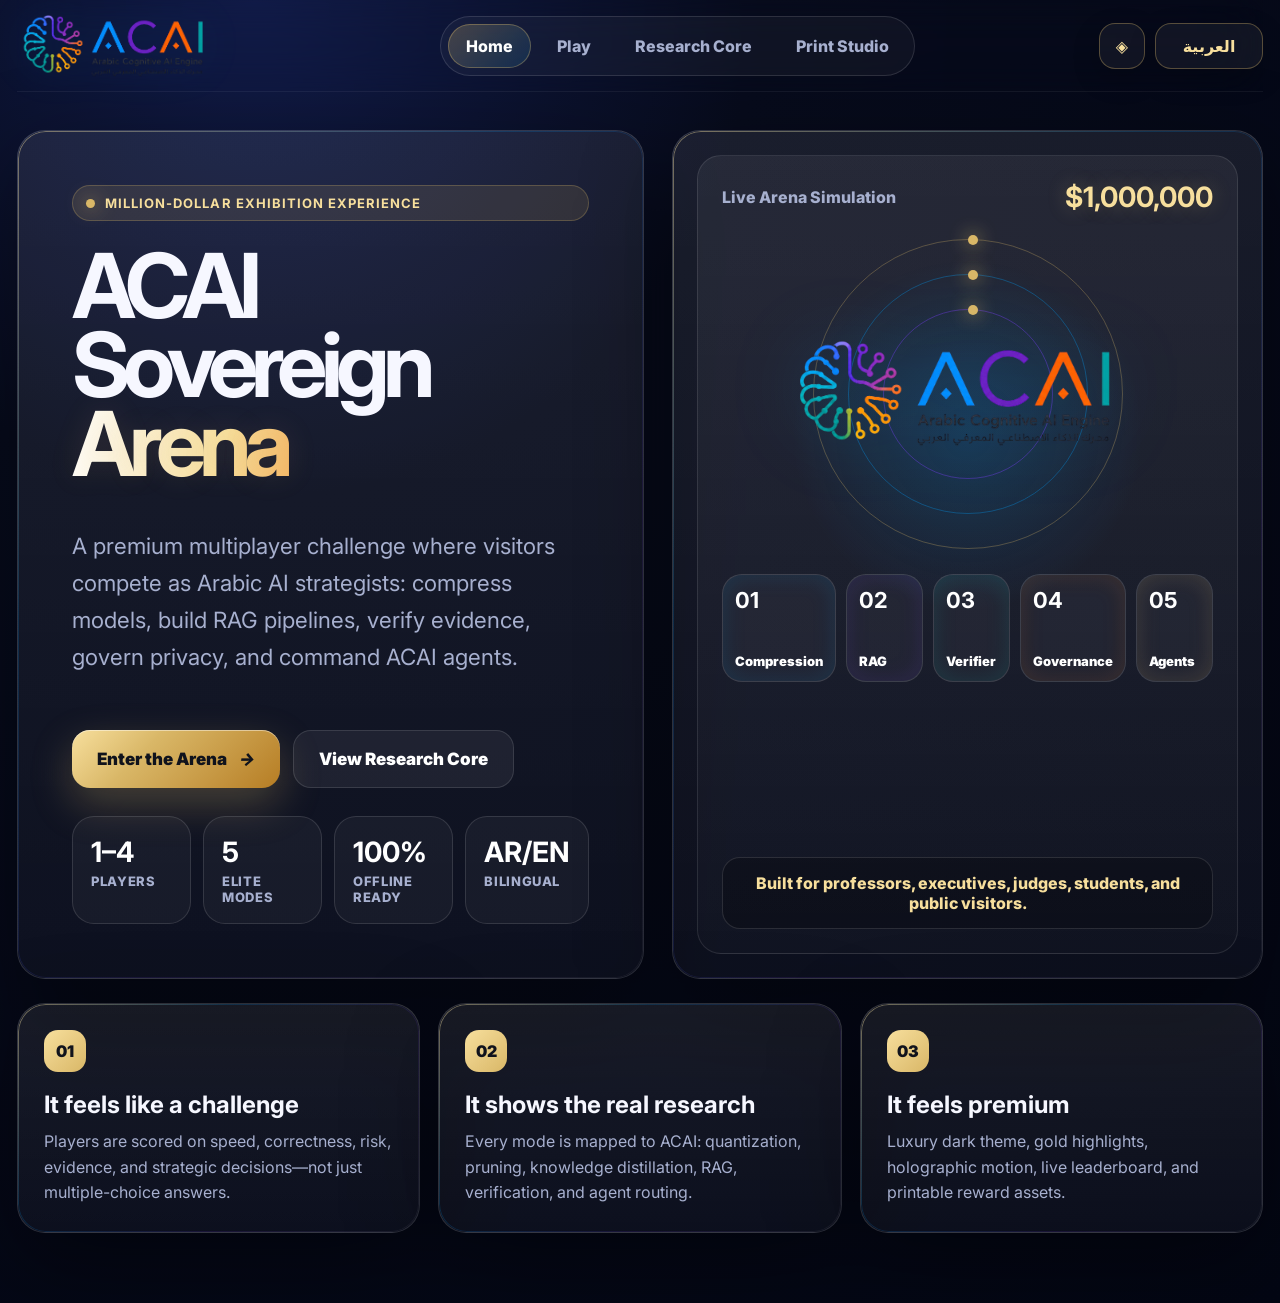
==== index.html @ 3aa54f8c "init" ====
<!doctype html>
<html lang="en" dir="ltr">
<head>
  <meta charset="utf-8" />
  <meta name="viewport" content="width=device-width,initial-scale=1" />
  <title>ACAI Sovereign Arena — Million-Dollar Exhibition Game</title>
  <meta name="theme-color" content="#070b1c" />
  <link rel="stylesheet" href="style.css" />
</head>
<body>
  <canvas id="space" aria-hidden="true"></canvas>
  <div class="aurora aurora-a"></div>
  <div class="aurora aurora-b"></div>
  <div class="grain"></div>

  <div id="app" class="app">
    <header class="topbar">
      <button class="brand" data-nav="home" aria-label="ACAI Home">
        <img src="assets/logo.png" alt="ACAI logo" />
      </button>
      <nav class="nav">
        <button data-nav="home" class="active" data-i18n="nav.home">Home</button>
        <button data-nav="setup" data-i18n="nav.play">Play</button>
        <button data-nav="research" data-i18n="nav.research">Research Core</button>
        <button data-nav="studio" data-i18n="nav.studio">Print Studio</button>
      </nav>
      <div class="top-actions">
        <button id="soundBtn" class="icon-btn" title="Sound">◈</button>
        <button id="langBtn" class="lang-btn">العربية</button>
      </div>
    </header>

    <main>
      <!-- HOME -->
      <section id="home" class="view active">
        <div class="hero-grid">
          <div class="hero-copy panel">
            <div class="lux-tag"><span></span><b data-i18n="home.kicker">Million-Dollar Exhibition Experience</b></div>
            <h1>
              <span data-i18n="home.title1">ACAI Sovereign</span>
              <strong data-i18n="home.title2">Arena</strong>
            </h1>
            <p class="lead" data-i18n="home.lead">
              A premium multiplayer challenge where visitors compete as Arabic AI strategists: compress models, build RAG pipelines, verify evidence, govern privacy, and command ACAI agents.
            </p>
            <div class="hero-actions">
              <button class="primary big" data-nav="setup"><span data-i18n="home.cta">Enter the Arena</span><i>→</i></button>
              <button class="secondary big" data-nav="research" data-i18n="home.research">View Research Core</button>
            </div>
            <div class="award-strip">
              <div><b>1–4</b><span data-i18n="home.players">Players</span></div>
              <div><b>5</b><span data-i18n="home.modes">Elite Modes</span></div>
              <div><b>100%</b><span data-i18n="home.offline">Offline Ready</span></div>
              <div><b>AR/EN</b><span data-i18n="home.bilingual">Bilingual</span></div>
            </div>
          </div>

          <div class="hero-stage panel">
            <div class="stage-frame">
              <div class="stage-top">
                <span data-i18n="home.live">Live Arena Simulation</span>
                <strong>$1,000,000</strong>
              </div>
              <div class="holo-core">
                <div class="orbit orbit-1"></div>
                <div class="orbit orbit-2"></div>
                <div class="orbit orbit-3"></div>
                <img src="assets/logo.png" alt="" />
              </div>
              <div class="mode-carousel">
                <button class="mini-mode blue"><b>01</b><span data-i18n="mode.compression.short">Compression</span></button>
                <button class="mini-mode purple"><b>02</b><span data-i18n="mode.rag.short">RAG</span></button>
                <button class="mini-mode teal"><b>03</b><span data-i18n="mode.quality.short">Verifier</span></button>
                <button class="mini-mode orange"><b>04</b><span data-i18n="mode.governance.short">Governance</span></button>
                <button class="mini-mode gold"><b>05</b><span data-i18n="mode.agent.short">Agents</span></button>
              </div>
              <div class="ticker">
                <span data-i18n="home.ticker">Built for professors, executives, judges, students, and public visitors.</span>
              </div>
            </div>
          </div>
        </div>

        <div class="why-grid">
          <article class="why-card panel">
            <span>01</span>
            <h3 data-i18n="why.challenge.title">It feels like a challenge</h3>
            <p data-i18n="why.challenge.body">Players are scored on speed, correctness, risk, evidence, and strategic decisions—not just multiple-choice answers.</p>
          </article>
          <article class="why-card panel">
            <span>02</span>
            <h3 data-i18n="why.academic.title">It shows the real research</h3>
            <p data-i18n="why.academic.body">Every mode is mapped to ACAI: quantization, pruning, knowledge distillation, RAG, verification, and agent routing.</p>
          </article>
          <article class="why-card panel">
            <span>03</span>
            <h3 data-i18n="why.executive.title">It feels premium</h3>
            <p data-i18n="why.executive.body">Luxury dark theme, gold highlights, holographic motion, live leaderboard, and printable reward assets.</p>
          </article>
        </div>
      </section>

      <!-- SETUP -->
      <section id="setup" class="view">
        <div class="section-head">
          <div class="lux-tag"><span></span><b data-i18n="setup.kicker">Arena Setup</b></div>
          <h2 data-i18n="setup.title">Choose your players and tournament style.</h2>
          <p data-i18n="setup.lead">Use this on an iPad, laptop, or big touch screen. For VIP visitors, use Grand Tournament. For quick booth traffic, choose a single elite mode.</p>
        </div>

        <div class="setup-grid">
          <div class="panel setup-panel">
            <h3 data-i18n="setup.players">Players</h3>
            <div class="player-count">
              <button data-count="1" class="selected">1</button>
              <button data-count="2">2</button>
              <button data-count="3">3</button>
              <button data-count="4">4</button>
            </div>
            <div id="playerInputs" class="player-inputs"></div>
          </div>

          <div class="panel setup-panel">
            <h3 data-i18n="setup.style">Tournament Style</h3>
            <div class="style-options">
              <button class="style-card selected" data-style="grand">
                <b data-i18n="style.grand.title">Grand Tournament</b>
                <span data-i18n="style.grand.body">All five modes. Best for judges and main demonstration.</span>
              </button>
              <button class="style-card" data-style="single">
                <b data-i18n="style.single.title">Single Elite Mode</b>
                <span data-i18n="style.single.body">Choose one mode. Best for short visitor flow.</span>
              </button>
            </div>
          </div>
        </div>

        <div class="mode-select panel">
          <div class="mode-select-head">
            <h3 data-i18n="setup.modes">Elite Modes</h3>
            <p data-i18n="setup.modesLead">Each mode tells visitors why your project matters.</p>
          </div>
          <div id="modeCards" class="mode-cards"></div>
        </div>

        <div class="start-row">
          <button id="startArena" class="primary huge"><span data-i18n="setup.start">Launch Competition</span><i>↯</i></button>
        </div>
      </section>

      <!-- ARENA -->
      <section id="arena" class="view">
        <div class="arena-grid">
          <aside class="panel scoreboard-panel">
            <div class="round-pill" id="roundPill">ROUND 1</div>
            <h3 data-i18n="arena.scoreboard">Leaderboard</h3>
            <div id="scoreboard" class="scoreboard"></div>
            <div class="power-box">
              <h4 data-i18n="arena.boosters">Boosters</h4>
              <div class="boosters">
                <button id="hintBtn"><b>?</b><span data-i18n="boost.hint">Hint</span></button>
                <button id="doubleBtn"><b>x2</b><span data-i18n="boost.double">Double</span></button>
                <button id="timeBtn"><b>+10</b><span data-i18n="boost.time">Time</span></button>
              </div>
            </div>
          </aside>

          <section class="panel challenge-panel">
            <div class="challenge-top">
              <div>
                <span id="modeLabel" class="mode-label"></span>
                <h2 id="challengeTitle"></h2>
              </div>
              <div class="timer-wrap">
                <svg viewBox="0 0 120 120">
                  <circle cx="60" cy="60" r="52" class="timer-bg"></circle>
                  <circle cx="60" cy="60" r="52" class="timer-fg" id="timerCircle"></circle>
                </svg>
                <strong id="timerText">60</strong>
              </div>
            </div>

            <div class="player-turn">
              <span data-i18n="arena.turn">Current Turn</span>
              <b id="currentPlayer"></b>
            </div>

            <div id="challengeBody" class="challenge-body"></div>
            <div id="feedback" class="feedback"></div>

            <div class="challenge-actions">
              <button id="skipBtn" class="secondary"><span data-i18n="arena.skip">Skip</span></button>
              <button id="nextBtn" class="primary"><span data-i18n="arena.next">Next</span><i>→</i></button>
            </div>
          </section>
        </div>
      </section>

      <!-- RESULTS -->
      <section id="results" class="view">
        <div class="results-grid">
          <div class="panel final-panel">
            <div class="lux-tag"><span></span><b data-i18n="results.kicker">Final Ceremony</b></div>
            <h2 id="winnerTitle"></h2>
            <p id="winnerSubtitle"></p>
            <div id="podium" class="podium"></div>
            <div id="performanceNotes" class="performance-notes"></div>
            <div class="result-actions">
              <button class="primary" data-nav="setup" data-i18n="results.playAgain">Run Another Competition</button>
              <button class="secondary" onclick="window.print()" data-i18n="results.print">Print / Save Result</button>
            </div>
          </div>
          <div class="panel reward-panel">
            <h3 data-i18n="results.reward">Reward Recommendation</h3>
            <div id="rewardCard"></div>
          </div>
        </div>
      </section>

      <!-- RESEARCH -->
      <section id="research" class="view">
        <div class="section-head">
          <div class="lux-tag"><span></span><b data-i18n="research.kicker">Academic Core</b></div>
          <h2 data-i18n="research.title">The game is built on the real ACAI research.</h2>
          <p data-i18n="research.lead">This page is for doctors, professors, and judges who ask: “Where is the academic value?”</p>
        </div>
        <div class="research-grid">
          <article class="research-card panel">
            <b>01</b>
            <h3 data-i18n="research.compression.title">Compression Lab</h3>
            <p data-i18n="research.compression.body">Visitors balance quantization, pruning, and confidence filtering to hit the ACAI target: smaller models while retaining accuracy.</p>
          </article>
          <article class="research-card panel">
            <b>02</b>
            <h3 data-i18n="research.rag.title">RAG Evidence Sprint</h3>
            <p data-i18n="research.rag.body">Visitors build a citation-backed answer flow: retrieve, rank, verify, and cite evidence.</p>
          </article>
          <article class="research-card panel">
            <b>03</b>
            <h3 data-i18n="research.agent.title">Agent Command</h3>
            <p data-i18n="research.agent.body">Visitors learn the ACAI agent roles: Researcher, Advisor, Linguist, Reasoner, Verifier, and Knowledge Builder.</p>
          </article>
          <article class="research-card panel">
            <b>04</b>
            <h3 data-i18n="research.governance.title">Governance Council</h3>
            <p data-i18n="research.governance.body">Visitors make privacy, access-control, and trust decisions suitable for university and enterprise AI.</p>
          </article>
        </div>
      </section>

      <!-- PRINT STUDIO -->
      <section id="studio" class="view">
        <div class="section-head">
          <div class="lux-tag"><span></span><b data-i18n="studio.kicker">Luxury Print Studio</b></div>
          <h2 data-i18n="studio.title">Everything needed beside the digital game.</h2>
          <p data-i18n="studio.lead">Use the print templates file to prepare QR signs, executive gift cards, agent stickers, challenge cards, and chocolate labels.</p>
        </div>
        <div class="studio-grid">
          <div class="panel studio-card"><b>01</b><h3 data-i18n="studio.cards.title">Executive Agent Cards</h3><p data-i18n="studio.cards.body">85×55mm premium cards with QR/NFC and matched result identity.</p></div>
          <div class="panel studio-card"><b>02</b><h3 data-i18n="studio.stickers.title">Agent Stickers</h3><p data-i18n="studio.stickers.body">Six collectible stickers matching the six ACAI agents.</p></div>
          <div class="panel studio-card"><b>03</b><h3 data-i18n="studio.challenge.title">Challenge Cards</h3><p data-i18n="studio.challenge.body">Physical prompt cards that let VIP visitors test the system.</p></div>
          <div class="panel studio-card"><b>04</b><h3 data-i18n="studio.sign.title">Acrylic Table Signs</h3><p data-i18n="studio.sign.body">Luxury signs: Scan. Compete. Claim your ACAI card.</p></div>
        </div>
        <div class="start-row">
          <a class="primary huge" href="print-templates.html" target="_blank"><span data-i18n="studio.open">Open Print Templates</span><i>↗</i></a>
        </div>
      </section>
    </main>
  </div>

  <template id="agentTemplate">
    <div class="agent-token">
      <img src="" alt="" />
      <span></span>
    </div>
  </template>

  <script src="app.js"></script>
</body>
</html>
---- style.css ----
@import url('https://fonts.googleapis.com/css2?family=Inter:wght@400;600;800;900&display=swap');

:root{
  --bg:#070b1c;
  --panel:rgba(11,18,45,.72);
  --panel2:rgba(255,255,255,.06);
  --text:#f6f7ff;
  --muted:#a7b0cf;
  --gold:#d9b767;
  --gold2:#f7df9d;
  --blue:#00a3ff;
  --purple:#7c3dff;
  --teal:#00d1c2;
  --orange:#ff7a18;
  --red:#ff3f61;
  --green:#00d084;
  --line:rgba(255,255,255,.12);
  --shadow:0 28px 90px rgba(0,0,0,.42);
  --radius:28px;
}

*{box-sizing:border-box}
html,body{margin:0;min-height:100%;font-family:Inter,system-ui,-apple-system,Segoe UI,Arial,sans-serif;color:var(--text);background:radial-gradient(circle at 20% 0%,#111b48 0,#070b1c 30%,#030613 100%);overflow-x:hidden}
html[dir="rtl"] body{font-family:Tahoma,Inter,Arial,sans-serif}
button,a{font:inherit}
button{cursor:pointer}
#space{position:fixed;inset:0;z-index:-4;width:100%;height:100%}
.grain{position:fixed;inset:0;z-index:-1;pointer-events:none;opacity:.12;background-image:radial-gradient(rgba(255,255,255,.22) 1px,transparent 1px);background-size:18px 18px;mask-image:linear-gradient(to bottom,transparent,#000 12%,#000 88%,transparent)}
.aurora{position:fixed;border-radius:999px;filter:blur(90px);opacity:.2;z-index:-3;pointer-events:none}
.aurora-a{width:520px;height:520px;background:#173cff;left:-150px;top:-140px}
.aurora-b{width:470px;height:470px;background:#ff7a18;right:-180px;bottom:-160px}

.app{width:min(1440px,calc(100% - 34px));margin:0 auto;min-height:100vh}
.topbar{height:92px;display:flex;align-items:center;justify-content:space-between;gap:18px;position:sticky;top:0;z-index:50;backdrop-filter:blur(24px);border-bottom:1px solid rgba(255,255,255,.06)}
.brand{border:0;background:transparent;padding:0;display:flex;align-items:center}
.brand img{height:64px;width:240px;object-fit:contain;object-position:left center;filter:drop-shadow(0 0 22px rgba(0,163,255,.16))}
html[dir="rtl"] .brand img{object-position:right center}
.nav{display:flex;gap:8px;padding:7px;border:1px solid var(--line);border-radius:999px;background:rgba(255,255,255,.04)}
.nav button{border:0;background:transparent;color:var(--muted);padding:12px 18px;border-radius:999px;font-weight:800;transition:.2s ease}
.nav button.active,.nav button:hover{background:linear-gradient(135deg,rgba(217,183,103,.25),rgba(0,163,255,.12));color:#fff;box-shadow:inset 0 0 0 1px rgba(217,183,103,.35)}
.top-actions{display:flex;gap:10px;align-items:center}
.icon-btn,.lang-btn{border:1px solid rgba(217,183,103,.35);background:rgba(255,255,255,.05);color:var(--gold2);border-radius:16px;padding:12px 16px;font-weight:900;box-shadow:0 10px 28px rgba(0,0,0,.18)}
.lang-btn{min-width:108px}

.view{display:none;min-height:calc(100vh - 110px);padding:38px 0 70px}
.view.active{display:block;animation:viewIn .45s cubic-bezier(.2,.85,.2,1) both}
@keyframes viewIn{from{opacity:0;transform:translateY(18px) scale(.99)}to{opacity:1;transform:none}}

.panel{border:1px solid rgba(255,255,255,.13);background:linear-gradient(180deg,rgba(255,255,255,.08),rgba(255,255,255,.035));backdrop-filter:blur(24px);border-radius:var(--radius);box-shadow:var(--shadow);position:relative;overflow:hidden}
.panel:before{content:"";position:absolute;inset:0;border-radius:inherit;padding:1px;background:linear-gradient(135deg,rgba(247,223,157,.45),rgba(0,163,255,.18),rgba(124,61,255,.12),rgba(255,255,255,.06));-webkit-mask:linear-gradient(#000 0 0) content-box,linear-gradient(#000 0 0);-webkit-mask-composite:xor;mask-composite:exclude;pointer-events:none}
.lux-tag{display:inline-flex;align-items:center;gap:10px;padding:9px 13px;border-radius:999px;background:rgba(217,183,103,.12);border:1px solid rgba(217,183,103,.25);color:var(--gold2);font-size:13px;letter-spacing:.08em;text-transform:uppercase}
.lux-tag span{width:9px;height:9px;border-radius:50%;background:var(--gold);box-shadow:0 0 20px var(--gold)}

.hero-grid{display:grid;grid-template-columns:1.03fr .97fr;gap:28px;align-items:stretch}
.hero-copy{padding:54px;min-height:690px;display:flex;flex-direction:column;justify-content:center}
h1{font-size:clamp(56px,7vw,112px);line-height:.88;letter-spacing:-.075em;margin:26px 0 22px}
h1 span,h1 strong{display:block}
h1 strong{background:linear-gradient(100deg,#fff,var(--gold2) 30%,#f1973b 55%,#00bfff 85%);-webkit-background-clip:text;background-clip:text;color:transparent;text-shadow:0 0 30px rgba(217,183,103,.12)}
.lead{font-size:clamp(18px,1.75vw,24px);line-height:1.65;color:var(--muted);max-width:800px}
.hero-actions{display:flex;gap:13px;flex-wrap:wrap;margin:32px 0 28px}
.primary,.secondary{border:0;text-decoration:none;border-radius:18px;padding:15px 22px;font-weight:950;display:inline-flex;gap:12px;align-items:center;justify-content:center;transition:.2s ease}
.primary{background:linear-gradient(135deg,#f7df9d,#d9b767 35%,#b67d24);color:#10131c;box-shadow:0 16px 42px rgba(217,183,103,.28),inset 0 1px rgba(255,255,255,.45)}
.secondary{background:rgba(255,255,255,.06);color:#fff;border:1px solid var(--line)}
.primary:hover,.secondary:hover,.mode-card:hover,.style-card:hover,.studio-card:hover,.research-card:hover{transform:translateY(-3px)}
.big{font-size:17px;padding:18px 25px}.huge{font-size:20px;padding:22px 34px;border-radius:22px}
.award-strip{display:grid;grid-template-columns:repeat(4,1fr);gap:12px;margin-top:auto}
.award-strip div{padding:18px;border:1px solid var(--line);border-radius:22px;background:rgba(255,255,255,.04)}
.award-strip b{font-size:28px;color:#fff;display:block}
.award-strip span{display:block;color:var(--muted);font-size:13px;font-weight:800;text-transform:uppercase;letter-spacing:.05em;margin-top:4px}

.hero-stage{padding:24px;min-height:690px}
.stage-frame{height:100%;min-height:640px;border-radius:24px;background:radial-gradient(circle at 50% 35%,rgba(0,163,255,.18),transparent 30%),linear-gradient(180deg,rgba(255,255,255,.06),rgba(255,255,255,.02));border:1px solid rgba(255,255,255,.1);padding:24px;display:flex;flex-direction:column}
.stage-top{display:flex;justify-content:space-between;align-items:center;gap:12px;color:var(--muted);font-weight:800}
.stage-top strong{color:var(--gold2);font-size:28px;text-shadow:0 0 20px rgba(217,183,103,.25)}
.holo-core{height:320px;display:grid;place-items:center;position:relative;margin:20px 0}
.holo-core img{width:min(360px,78%);filter:drop-shadow(0 0 35px rgba(0,163,255,.28));z-index:2}
.orbit{position:absolute;border-radius:50%;border:1px solid rgba(217,183,103,.3);animation:spin 18s linear infinite}
.orbit-1{width:310px;height:310px}.orbit-2{width:240px;height:240px;animation-duration:12s;border-color:rgba(0,163,255,.32)}.orbit-3{width:170px;height:170px;animation-duration:8s;border-color:rgba(124,61,255,.38)}
.orbit:after{content:"";position:absolute;top:-5px;left:50%;width:10px;height:10px;border-radius:50%;background:var(--gold);box-shadow:0 0 18px var(--gold)}
@keyframes spin{to{transform:rotate(360deg)}}
.mode-carousel{display:grid;grid-template-columns:repeat(5,1fr);gap:10px}
.mini-mode{min-height:108px;border:1px solid var(--line);border-radius:20px;background:rgba(255,255,255,.04);color:#fff;padding:12px;display:flex;flex-direction:column;align-items:flex-start;justify-content:space-between}
.mini-mode b{font-size:22px}.mini-mode span{font-size:13px;font-weight:900;text-align:start}
.mini-mode.blue{box-shadow:inset 0 0 25px rgba(0,163,255,.12)}.mini-mode.purple{box-shadow:inset 0 0 25px rgba(124,61,255,.12)}.mini-mode.teal{box-shadow:inset 0 0 25px rgba(0,209,194,.12)}.mini-mode.orange{box-shadow:inset 0 0 25px rgba(255,122,24,.12)}.mini-mode.gold{box-shadow:inset 0 0 25px rgba(217,183,103,.16)}
.ticker{margin-top:auto;border-radius:18px;padding:15px;background:rgba(0,0,0,.22);border:1px solid var(--line);color:var(--gold2);font-weight:800;text-align:center}

.why-grid,.setup-grid,.research-grid,.studio-grid{display:grid;grid-template-columns:repeat(3,1fr);gap:18px;margin-top:24px}
.why-card,.research-card,.studio-card{padding:26px}
.why-card span,.research-card b,.studio-card b{display:grid;place-items:center;width:42px;height:42px;border-radius:14px;background:linear-gradient(135deg,var(--gold2),var(--gold));color:#11131c;font-weight:950;margin-bottom:18px}
.why-card h3,.research-card h3,.studio-card h3{font-size:24px;margin:0 0 10px}.why-card p,.research-card p,.studio-card p{color:var(--muted);line-height:1.6;margin:0}

.section-head{text-align:center;max-width:900px;margin:0 auto 28px}
.section-head h2{font-size:clamp(38px,5vw,72px);line-height:1;letter-spacing:-.055em;margin:18px 0 14px}
.section-head p{color:var(--muted);font-size:19px;line-height:1.6}
.setup-grid{grid-template-columns:1fr 1fr}
.setup-panel{padding:28px}
.setup-panel h3,.mode-select h3{font-size:27px;margin:0 0 18px}
.player-count{display:grid;grid-template-columns:repeat(4,1fr);gap:10px;margin-bottom:20px}
.player-count button{border:1px solid var(--line);background:rgba(255,255,255,.05);color:#fff;padding:16px;border-radius:18px;font-weight:950;font-size:24px}
.player-count button.selected{background:linear-gradient(135deg,var(--gold2),var(--gold));color:#141313}
.player-inputs{display:grid;gap:12px}
.player-inputs input{width:100%;border:1px solid var(--line);background:rgba(0,0,0,.18);color:#fff;border-radius:16px;padding:15px 16px;font-size:16px;outline:none}
.player-inputs input:focus{border-color:var(--gold);box-shadow:0 0 0 4px rgba(217,183,103,.12)}
.style-options{display:grid;gap:12px}
.style-card{border:1px solid var(--line);background:rgba(255,255,255,.045);color:#fff;border-radius:20px;padding:20px;text-align:start;transition:.2s ease}
.style-card b{display:block;font-size:20px}.style-card span{display:block;color:var(--muted);line-height:1.5;margin-top:7px}
.style-card.selected{border-color:rgba(217,183,103,.55);background:rgba(217,183,103,.1)}
.mode-select{padding:28px;margin-top:20px}
.mode-select-head{display:flex;justify-content:space-between;gap:20px;align-items:end;margin-bottom:18px}.mode-select-head p{color:var(--muted);margin:0}
.mode-cards{display:grid;grid-template-columns:repeat(5,1fr);gap:13px}
.mode-card{border:1px solid var(--line);background:linear-gradient(180deg,rgba(255,255,255,.07),rgba(255,255,255,.025));color:#fff;border-radius:22px;padding:20px;min-height:245px;text-align:start;transition:.2s ease;position:relative;overflow:hidden}
.mode-card:after{content:"";position:absolute;inset:auto 0 0;height:4px;background:var(--accent)}
.mode-card.selected{outline:2px solid color-mix(in srgb,var(--accent) 70%,white);box-shadow:0 0 40px color-mix(in srgb,var(--accent) 18%,transparent)}
.mode-card .icon{font-size:34px;margin-bottom:20px}.mode-card h4{font-size:20px;margin:0 0 8px}.mode-card p{font-size:13px;color:var(--muted);line-height:1.45;margin:0 0 14px}.mode-card .why{font-size:12px;color:var(--gold2);font-weight:900;text-transform:uppercase}
.start-row{display:flex;justify-content:center;margin-top:26px}

.arena-grid{display:grid;grid-template-columns:340px 1fr;gap:22px}
.scoreboard-panel,.challenge-panel{padding:26px;min-height:720px}
.round-pill{display:inline-flex;padding:8px 12px;border-radius:999px;background:rgba(0,163,255,.12);border:1px solid rgba(0,163,255,.25);color:#78d4ff;font-weight:950;font-size:12px;letter-spacing:.08em}
.scoreboard-panel h3{font-size:30px;margin:16px 0}
.scoreboard{display:grid;gap:12px}
.score-row{display:grid;grid-template-columns:42px 1fr auto;gap:10px;align-items:center;padding:12px;border:1px solid var(--line);border-radius:18px;background:rgba(255,255,255,.04)}
.score-rank{width:42px;height:42px;border-radius:14px;display:grid;place-items:center;background:rgba(217,183,103,.14);color:var(--gold2);font-weight:950}
.score-name b{display:block}.score-name span{display:block;color:var(--muted);font-size:12px}.score-points{font-weight:950;color:#fff}
.power-box{margin-top:24px;border:1px solid var(--line);border-radius:20px;padding:18px;background:rgba(0,0,0,.18)}
.power-box h4{margin:0 0 12px}.boosters{display:grid;grid-template-columns:repeat(3,1fr);gap:8px}
.boosters button{border:1px solid var(--line);background:rgba(255,255,255,.05);color:#fff;border-radius:16px;padding:12px 8px}
.boosters b{display:block;color:var(--gold2);font-size:20px}.boosters span{font-size:11px;color:var(--muted);font-weight:800}
.boosters button:disabled{opacity:.35;cursor:not-allowed}
.challenge-top{display:flex;justify-content:space-between;gap:22px;align-items:flex-start}
.mode-label{display:inline-flex;color:var(--gold2);letter-spacing:.08em;text-transform:uppercase;font-size:13px;font-weight:950}
#challengeTitle{font-size:clamp(32px,4vw,56px);line-height:1.05;letter-spacing:-.045em;margin:10px 0 0}
.timer-wrap{width:118px;height:118px;position:relative;display:grid;place-items:center;flex:0 0 auto}
.timer-wrap svg{position:absolute;inset:0;transform:rotate(-90deg)}
.timer-bg{fill:none;stroke:rgba(255,255,255,.1);stroke-width:10}.timer-fg{fill:none;stroke:var(--gold);stroke-width:10;stroke-linecap:round;stroke-dasharray:326.7;stroke-dashoffset:0;filter:drop-shadow(0 0 8px rgba(217,183,103,.6));transition:.2s linear}
.timer-wrap strong{font-size:30px}
.player-turn{margin:18px 0 22px;border:1px solid var(--line);border-radius:18px;padding:14px 16px;display:flex;justify-content:space-between;gap:20px;background:rgba(0,0,0,.18)}
.player-turn span{color:var(--muted);font-weight:800}.player-turn b{color:var(--gold2)}
.challenge-body{min-height:370px}
.question{font-size:23px;line-height:1.45;margin:0 0 18px}
.scenario{border:1px solid var(--line);border-radius:22px;padding:20px;background:rgba(255,255,255,.04);color:var(--muted);line-height:1.6;margin-bottom:18px}
.options{display:grid;grid-template-columns:1fr 1fr;gap:14px}
.option{border:1px solid var(--line);background:rgba(255,255,255,.045);color:#fff;border-radius:20px;padding:18px;text-align:start;min-height:105px;transition:.18s ease;position:relative;overflow:hidden}
.option:hover{transform:translateY(-2px);border-color:var(--gold)}
.option b{display:block;font-size:18px;margin-bottom:6px}.option span{color:var(--muted);line-height:1.4}
.option.correct{background:rgba(0,208,132,.18);border-color:rgba(0,208,132,.75)}
.option.wrong{background:rgba(255,63,97,.18);border-color:rgba(255,63,97,.75)}
.option.disabled{pointer-events:none}
.meter-grid{display:grid;grid-template-columns:repeat(4,1fr);gap:12px;margin:18px 0}
.meter{border:1px solid var(--line);border-radius:18px;padding:15px;background:rgba(0,0,0,.18)}
.meter span{display:block;color:var(--muted);font-size:12px;text-transform:uppercase;font-weight:900}.meter b{font-size:27px;color:#fff}
.feedback{display:none;border-radius:20px;border:1px solid var(--line);background:rgba(255,255,255,.06);padding:16px;margin-top:16px;color:var(--muted);line-height:1.55}
.feedback.show{display:block}.feedback strong{color:var(--gold2)}
.challenge-actions{display:flex;justify-content:space-between;align-items:center;margin-top:18px}
#nextBtn{display:none}
.pipeline{display:grid;grid-template-columns:repeat(3,1fr);gap:12px}
.pipe-card{border:1px solid var(--line);background:rgba(255,255,255,.04);border-radius:20px;padding:16px;text-align:start;color:#fff;min-height:120px}
.pipe-card.selected{border-color:var(--gold);background:rgba(217,183,103,.12)}
.pipe-order{margin-top:18px;border:1px dashed rgba(217,183,103,.4);border-radius:20px;padding:16px;color:var(--muted);line-height:1.6}

.results-grid{display:grid;grid-template-columns:1fr 360px;gap:22px}
.final-panel,.reward-panel{padding:34px}
#winnerTitle{font-size:clamp(42px,5vw,76px);line-height:1;letter-spacing:-.055em;margin:20px 0 10px;background:linear-gradient(90deg,#fff,var(--gold2),#ffac55);-webkit-background-clip:text;color:transparent}
#winnerSubtitle{color:var(--muted);font-size:20px;line-height:1.55}
.podium{display:grid;gap:13px;margin-top:28px}
.podium-row{display:grid;grid-template-columns:56px 1fr auto;gap:14px;align-items:center;border:1px solid var(--line);border-radius:22px;padding:14px;background:rgba(255,255,255,.04)}
.podium-row:first-child{background:rgba(217,183,103,.13);border-color:rgba(217,183,103,.45)}
.performance-notes{margin-top:22px;display:grid;grid-template-columns:repeat(3,1fr);gap:12px}
.performance-notes div{border:1px solid var(--line);border-radius:18px;padding:15px;background:rgba(0,0,0,.16)}
.performance-notes b{display:block;color:var(--gold2)}.performance-notes span{display:block;color:var(--muted);font-size:13px;margin-top:4px}
.result-actions{display:flex;gap:12px;flex-wrap:wrap;margin-top:26px}
.reward-panel h3{font-size:25px;margin:0 0 18px}
#rewardCard{border-radius:22px;background:linear-gradient(160deg,rgba(217,183,103,.14),rgba(0,163,255,.08));border:1px solid rgba(217,183,103,.28);padding:22px;min-height:300px}
.reward-agent{display:grid;place-items:center;text-align:center}
.reward-agent img{width:180px;height:180px;object-fit:cover;border-radius:28px;box-shadow:0 20px 42px rgba(0,0,0,.28)}
.reward-agent h4{font-size:24px;margin:15px 0 5px}.reward-agent p{color:var(--muted);line-height:1.5}

.research-grid{grid-template-columns:repeat(4,1fr)}
.studio-grid{grid-template-columns:repeat(4,1fr)}

.agent-grid{display:grid;grid-template-columns:repeat(6,1fr);gap:12px;margin-top:14px}
.agent-choice{border:1px solid var(--line);border-radius:18px;background:rgba(255,255,255,.04);color:#fff;padding:12px;text-align:center}
.agent-choice img{width:100%;aspect-ratio:1;object-fit:cover;border-radius:14px}.agent-choice b{display:block;margin-top:8px;font-size:12px}

@media(max-width:1100px){
  .hero-grid,.arena-grid,.results-grid{grid-template-columns:1fr}
  .mode-cards{grid-template-columns:repeat(2,1fr)}
  .research-grid,.studio-grid{grid-template-columns:repeat(2,1fr)}
  .award-strip,.meter-grid{grid-template-columns:repeat(2,1fr)}
}
@media(max-width:760px){
  .app{width:min(100% - 20px,1440px)}
  .topbar{height:auto;min-height:86px;flex-wrap:wrap;padding:12px 0}
  .brand img{width:180px;height:54px}.nav{order:3;width:100%;overflow-x:auto;justify-content:flex-start}.nav button{white-space:nowrap;padding:10px 12px}
  .view{padding-top:20px}.hero-copy,.hero-stage,.scoreboard-panel,.challenge-panel,.final-panel,.reward-panel{padding:20px;min-height:auto}
  h1{font-size:54px}.section-head h2{font-size:42px}
  .why-grid,.setup-grid,.mode-cards,.options,.pipeline,.research-grid,.studio-grid,.performance-notes{grid-template-columns:1fr}
  .mode-carousel{grid-template-columns:1fr 1fr}.challenge-top{flex-direction:column}.timer-wrap{align-self:center}
}
@media print{
  body{background:#fff;color:#111}.topbar,#space,.aurora,.grain,.challenge-actions,.result-actions{display:none!important}
  .view{display:none!important}#results.view{display:block!important}.panel{box-shadow:none;background:#fff;color:#111;border:1px solid #ddd}
}
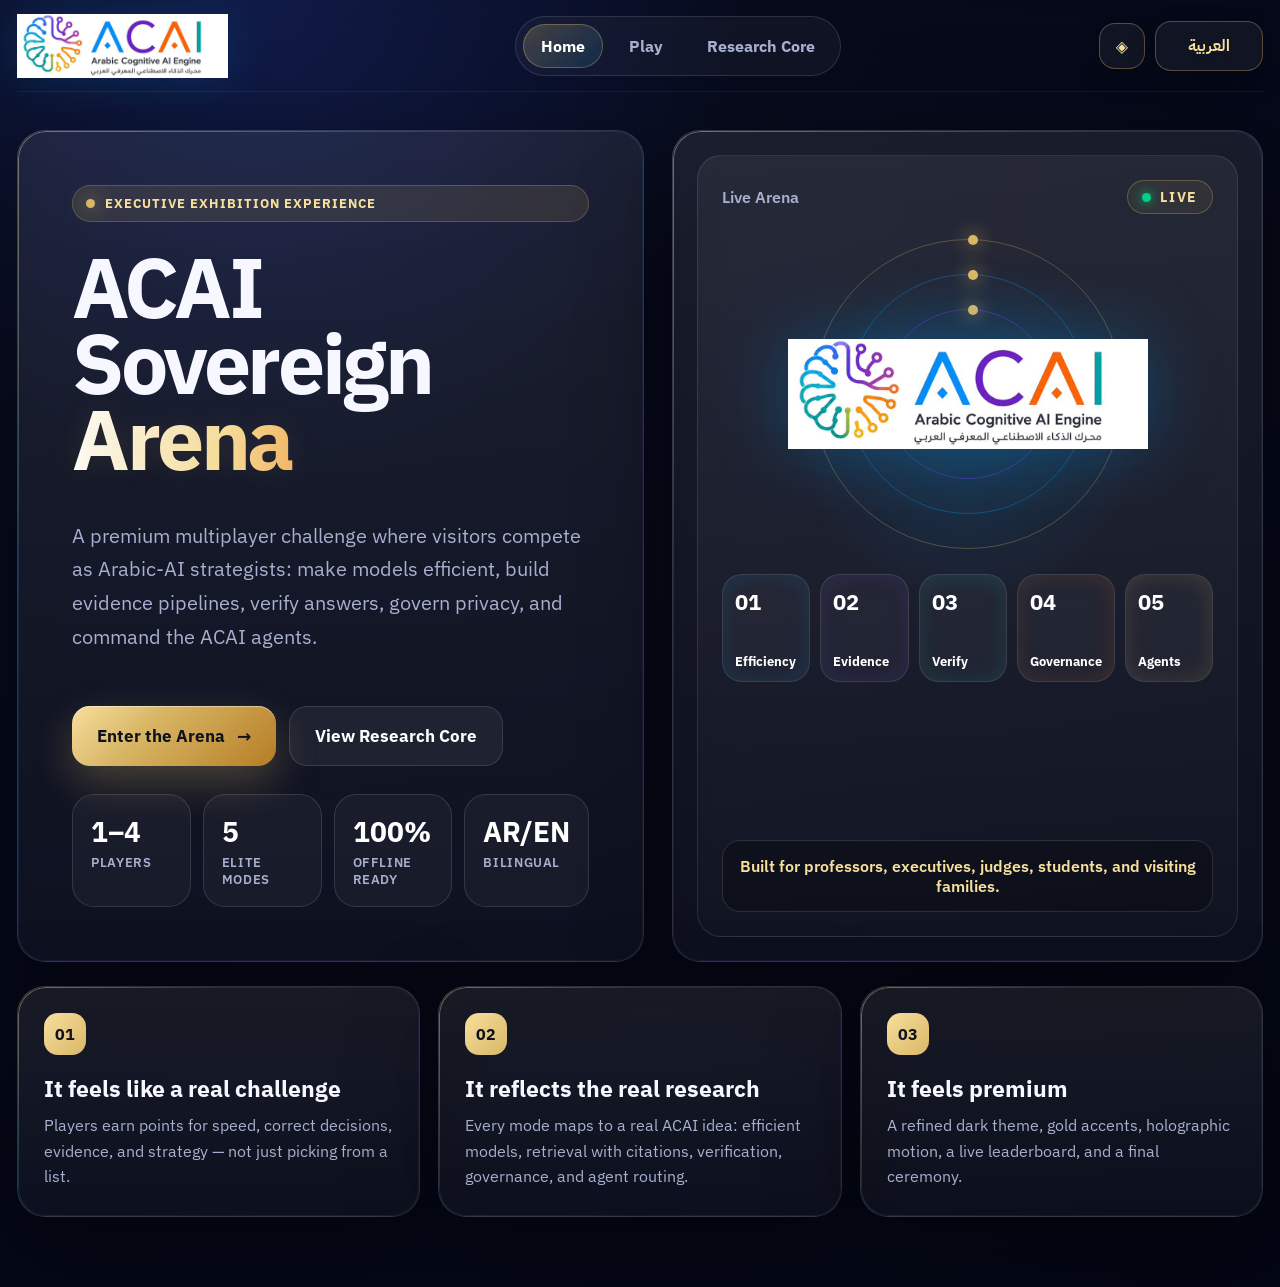
==== commit b88db66e: "12" ====
--- a/index.html
+++ b/index.html
@@ -3,7 +3,7 @@
 <head>
   <meta charset="utf-8" />
   <meta name="viewport" content="width=device-width,initial-scale=1" />
-  <title>ACAI Sovereign Arena — Million-Dollar Exhibition Game</title>
+  <title>ACAI Sovereign Arena — Executive Exhibition Experience</title>
   <meta name="theme-color" content="#070b1c" />
   <link rel="stylesheet" href="style.css" />
 </head>
@@ -16,13 +16,12 @@
   <div id="app" class="app">
     <header class="topbar">
       <button class="brand" data-nav="home" aria-label="ACAI Home">
-        <img src="assets/logo.png" alt="ACAI logo" />
+        <img src="assets/logo.png" alt="ACAI — Arabic Cognitive AI Engine" />
       </button>
       <nav class="nav">
         <button data-nav="home" class="active" data-i18n="nav.home">Home</button>
         <button data-nav="setup" data-i18n="nav.play">Play</button>
         <button data-nav="research" data-i18n="nav.research">Research Core</button>
-        <button data-nav="studio" data-i18n="nav.studio">Print Studio</button>
       </nav>
       <div class="top-actions">
         <button id="soundBtn" class="icon-btn" title="Sound">◈</button>
@@ -35,13 +34,13 @@
       <section id="home" class="view active">
         <div class="hero-grid">
           <div class="hero-copy panel">
-            <div class="lux-tag"><span></span><b data-i18n="home.kicker">Million-Dollar Exhibition Experience</b></div>
+            <div class="lux-tag"><span></span><b data-i18n="home.kicker">Executive Exhibition Experience</b></div>
             <h1>
               <span data-i18n="home.title1">ACAI Sovereign</span>
               <strong data-i18n="home.title2">Arena</strong>
             </h1>
             <p class="lead" data-i18n="home.lead">
-              A premium multiplayer challenge where visitors compete as Arabic AI strategists: compress models, build RAG pipelines, verify evidence, govern privacy, and command ACAI agents.
+              A premium multiplayer challenge where visitors compete as Arabic-AI strategists: make models efficient, build evidence pipelines, verify answers, govern privacy, and command the ACAI agents.
             </p>
             <div class="hero-actions">
               <button class="primary big" data-nav="setup"><span data-i18n="home.cta">Enter the Arena</span><i>→</i></button>
@@ -58,8 +57,8 @@
           <div class="hero-stage panel">
             <div class="stage-frame">
               <div class="stage-top">
-                <span data-i18n="home.live">Live Arena Simulation</span>
-                <strong>$1,000,000</strong>
+                <span data-i18n="home.live">Live Arena</span>
+                <strong class="live-badge"><i class="live-dot"></i><span data-i18n="home.liveTag">LIVE</span></strong>
               </div>
               <div class="holo-core">
                 <div class="orbit orbit-1"></div>
@@ -68,14 +67,14 @@
                 <img src="assets/logo.png" alt="" />
               </div>
               <div class="mode-carousel">
-                <button class="mini-mode blue"><b>01</b><span data-i18n="mode.compression.short">Compression</span></button>
-                <button class="mini-mode purple"><b>02</b><span data-i18n="mode.rag.short">RAG</span></button>
-                <button class="mini-mode teal"><b>03</b><span data-i18n="mode.quality.short">Verifier</span></button>
+                <button class="mini-mode blue"><b>01</b><span data-i18n="mode.compression.short">Efficiency</span></button>
+                <button class="mini-mode purple"><b>02</b><span data-i18n="mode.rag.short">Evidence</span></button>
+                <button class="mini-mode teal"><b>03</b><span data-i18n="mode.quality.short">Verify</span></button>
                 <button class="mini-mode orange"><b>04</b><span data-i18n="mode.governance.short">Governance</span></button>
                 <button class="mini-mode gold"><b>05</b><span data-i18n="mode.agent.short">Agents</span></button>
               </div>
               <div class="ticker">
-                <span data-i18n="home.ticker">Built for professors, executives, judges, students, and public visitors.</span>
+                <span data-i18n="home.ticker">Built for professors, executives, judges, students, and visiting families.</span>
               </div>
             </div>
           </div>
@@ -84,18 +83,18 @@
         <div class="why-grid">
           <article class="why-card panel">
             <span>01</span>
-            <h3 data-i18n="why.challenge.title">It feels like a challenge</h3>
-            <p data-i18n="why.challenge.body">Players are scored on speed, correctness, risk, evidence, and strategic decisions—not just multiple-choice answers.</p>
+            <h3 data-i18n="why.challenge.title">It feels like a real challenge</h3>
+            <p data-i18n="why.challenge.body">Players earn points for speed, correct decisions, evidence, and strategy — not just picking from a list.</p>
           </article>
           <article class="why-card panel">
             <span>02</span>
-            <h3 data-i18n="why.academic.title">It shows the real research</h3>
-            <p data-i18n="why.academic.body">Every mode is mapped to ACAI: quantization, pruning, knowledge distillation, RAG, verification, and agent routing.</p>
+            <h3 data-i18n="why.academic.title">It reflects the real research</h3>
+            <p data-i18n="why.academic.body">Every mode maps to a real ACAI idea: efficient models, retrieval with citations, verification, governance, and agent routing.</p>
           </article>
           <article class="why-card panel">
             <span>03</span>
             <h3 data-i18n="why.executive.title">It feels premium</h3>
-            <p data-i18n="why.executive.body">Luxury dark theme, gold highlights, holographic motion, live leaderboard, and printable reward assets.</p>
+            <p data-i18n="why.executive.body">A refined dark theme, gold accents, holographic motion, a live leaderboard, and a final ceremony.</p>
           </article>
         </div>
       </section>
@@ -105,7 +104,7 @@
         <div class="section-head">
           <div class="lux-tag"><span></span><b data-i18n="setup.kicker">Arena Setup</b></div>
           <h2 data-i18n="setup.title">Choose your players and tournament style.</h2>
-          <p data-i18n="setup.lead">Use this on an iPad, laptop, or big touch screen. For VIP visitors, use Grand Tournament. For quick booth traffic, choose a single elite mode.</p>
+          <p data-i18n="setup.lead">Runs on an iPad, laptop, or large touch screen. For VIP guests, use the Grand Tournament. For quick booth traffic, choose a single elite mode.</p>
         </div>
 
         <div class="setup-grid">
@@ -125,11 +124,11 @@
             <div class="style-options">
               <button class="style-card selected" data-style="grand">
                 <b data-i18n="style.grand.title">Grand Tournament</b>
-                <span data-i18n="style.grand.body">All five modes. Best for judges and main demonstration.</span>
+                <span data-i18n="style.grand.body">All five modes. Best for judges and the main demonstration.</span>
               </button>
               <button class="style-card" data-style="single">
                 <b data-i18n="style.single.title">Single Elite Mode</b>
-                <span data-i18n="style.single.body">Choose one mode. Best for short visitor flow.</span>
+                <span data-i18n="style.single.body">Choose one mode. Best for a short visitor flow.</span>
               </button>
             </div>
           </div>
@@ -138,7 +137,7 @@
         <div class="mode-select panel">
           <div class="mode-select-head">
             <h3 data-i18n="setup.modes">Elite Modes</h3>
-            <p data-i18n="setup.modesLead">Each mode tells visitors why your project matters.</p>
+            <p data-i18n="setup.modesLead">Each mode shows visitors why the project matters.</p>
           </div>
           <div id="modeCards" class="mode-cards"></div>
         </div>
@@ -169,7 +168,7 @@
             <div class="challenge-top">
               <div>
                 <span id="modeLabel" class="mode-label"></span>
-                <h2 id="challengeTitle"></h2>
+                <h2 id="challengeTitle" dir="auto"></h2>
               </div>
               <div class="timer-wrap">
                 <svg viewBox="0 0 120 120">
@@ -182,11 +181,11 @@
 
             <div class="player-turn">
               <span data-i18n="arena.turn">Current Turn</span>
-              <b id="currentPlayer"></b>
+              <b id="currentPlayer" dir="auto"></b>
             </div>
 
             <div id="challengeBody" class="challenge-body"></div>
-            <div id="feedback" class="feedback"></div>
+            <div id="feedback" class="feedback" dir="auto"></div>
 
             <div class="challenge-actions">
               <button id="skipBtn" class="secondary"><span data-i18n="arena.skip">Skip</span></button>
@@ -201,17 +200,17 @@
         <div class="results-grid">
           <div class="panel final-panel">
             <div class="lux-tag"><span></span><b data-i18n="results.kicker">Final Ceremony</b></div>
-            <h2 id="winnerTitle"></h2>
+            <h2 id="winnerTitle" dir="auto"></h2>
             <p id="winnerSubtitle"></p>
             <div id="podium" class="podium"></div>
             <div id="performanceNotes" class="performance-notes"></div>
             <div class="result-actions">
-              <button class="primary" data-nav="setup" data-i18n="results.playAgain">Run Another Competition</button>
-              <button class="secondary" onclick="window.print()" data-i18n="results.print">Print / Save Result</button>
+              <button class="primary" data-nav="setup" data-i18n="results.playAgain">Run another competition</button>
+              <button class="secondary" data-nav="home" data-i18n="results.home">Back to home</button>
             </div>
           </div>
           <div class="panel reward-panel">
-            <h3 data-i18n="results.reward">Reward Recommendation</h3>
+            <h3 data-i18n="results.reward">Recognition</h3>
             <div id="rewardCard"></div>
           </div>
         </div>
@@ -222,58 +221,33 @@
         <div class="section-head">
           <div class="lux-tag"><span></span><b data-i18n="research.kicker">Academic Core</b></div>
           <h2 data-i18n="research.title">The game is built on the real ACAI research.</h2>
-          <p data-i18n="research.lead">This page is for doctors, professors, and judges who ask: “Where is the academic value?”</p>
+          <p data-i18n="research.lead">This page is for the professors, doctors, and judges who ask: where is the academic value?</p>
         </div>
         <div class="research-grid">
           <article class="research-card panel">
             <b>01</b>
-            <h3 data-i18n="research.compression.title">Compression Lab</h3>
-            <p data-i18n="research.compression.body">Visitors balance quantization, pruning, and confidence filtering to hit the ACAI target: smaller models while retaining accuracy.</p>
+            <h3 data-i18n="research.compression.title">Efficient Models</h3>
+            <p data-i18n="research.compression.body">ACAI is designed to run efficiently — a smaller, faster model that still answers reliably, so it can work on local devices and stay private.</p>
           </article>
           <article class="research-card panel">
             <b>02</b>
-            <h3 data-i18n="research.rag.title">RAG Evidence Sprint</h3>
-            <p data-i18n="research.rag.body">Visitors build a citation-backed answer flow: retrieve, rank, verify, and cite evidence.</p>
+            <h3 data-i18n="research.rag.title">Evidence &amp; Citations</h3>
+            <p data-i18n="research.rag.body">ACAI retrieves relevant sources and answers with citations, so a reader can trace where the information came from.</p>
           </article>
           <article class="research-card panel">
             <b>03</b>
-            <h3 data-i18n="research.agent.title">Agent Command</h3>
-            <p data-i18n="research.agent.body">Visitors learn the ACAI agent roles: Researcher, Advisor, Linguist, Reasoner, Verifier, and Knowledge Builder.</p>
+            <h3 data-i18n="research.agent.title">The Agent Team</h3>
+            <p data-i18n="research.agent.body">Six specialised agents handle different jobs: Researcher, Advisor, Linguist, Reasoner, Verifier, and Knowledge Builder.</p>
           </article>
           <article class="research-card panel">
             <b>04</b>
-            <h3 data-i18n="research.governance.title">Governance Council</h3>
-            <p data-i18n="research.governance.body">Visitors make privacy, access-control, and trust decisions suitable for university and enterprise AI.</p>
-          </article>
-        </div>
-      </section>
-
-      <!-- PRINT STUDIO -->
-      <section id="studio" class="view">
-        <div class="section-head">
-          <div class="lux-tag"><span></span><b data-i18n="studio.kicker">Luxury Print Studio</b></div>
-          <h2 data-i18n="studio.title">Everything needed beside the digital game.</h2>
-          <p data-i18n="studio.lead">Use the print templates file to prepare QR signs, executive gift cards, agent stickers, challenge cards, and chocolate labels.</p>
-        </div>
-        <div class="studio-grid">
-          <div class="panel studio-card"><b>01</b><h3 data-i18n="studio.cards.title">Executive Agent Cards</h3><p data-i18n="studio.cards.body">85×55mm premium cards with QR/NFC and matched result identity.</p></div>
-          <div class="panel studio-card"><b>02</b><h3 data-i18n="studio.stickers.title">Agent Stickers</h3><p data-i18n="studio.stickers.body">Six collectible stickers matching the six ACAI agents.</p></div>
-          <div class="panel studio-card"><b>03</b><h3 data-i18n="studio.challenge.title">Challenge Cards</h3><p data-i18n="studio.challenge.body">Physical prompt cards that let VIP visitors test the system.</p></div>
-          <div class="panel studio-card"><b>04</b><h3 data-i18n="studio.sign.title">Acrylic Table Signs</h3><p data-i18n="studio.sign.body">Luxury signs: Scan. Compete. Claim your ACAI card.</p></div>
-        </div>
-        <div class="start-row">
-          <a class="primary huge" href="print-templates.html" target="_blank"><span data-i18n="studio.open">Open Print Templates</span><i>↗</i></a>
+            <h3 data-i18n="research.governance.title">Responsible Governance</h3>
+            <p data-i18n="research.governance.body">Privacy, controlled access, and an activity log make ACAI suitable for universities and institutions, not just demos.</p>
+          </article>
         </div>
       </section>
     </main>
   </div>
-
-  <template id="agentTemplate">
-    <div class="agent-token">
-      <img src="" alt="" />
-      <span></span>
-    </div>
-  </template>
 
   <script src="app.js"></script>
 </body>
--- a/style.css
+++ b/style.css
@@ -1,4 +1,12 @@
-@import url('https://fonts.googleapis.com/css2?family=Inter:wght@400;600;800;900&display=swap');
+/* ---- Bundled typefaces (offline): IBM Plex Sans + IBM Plex Sans Arabic ---- */
+@font-face{font-family:"Plex";src:url("assets/fonts/plex-latin-400.woff2") format("woff2");font-weight:400;font-style:normal;font-display:swap}
+@font-face{font-family:"Plex";src:url("assets/fonts/plex-latin-500.woff2") format("woff2");font-weight:500;font-style:normal;font-display:swap}
+@font-face{font-family:"Plex";src:url("assets/fonts/plex-latin-600.woff2") format("woff2");font-weight:600;font-style:normal;font-display:swap}
+@font-face{font-family:"Plex";src:url("assets/fonts/plex-latin-700.woff2") format("woff2");font-weight:700;font-style:normal;font-display:swap}
+@font-face{font-family:"PlexAr";src:url("assets/fonts/plex-arabic-400.woff2") format("woff2");font-weight:400;font-style:normal;font-display:swap}
+@font-face{font-family:"PlexAr";src:url("assets/fonts/plex-arabic-500.woff2") format("woff2");font-weight:500;font-style:normal;font-display:swap}
+@font-face{font-family:"PlexAr";src:url("assets/fonts/plex-arabic-600.woff2") format("woff2");font-weight:600;font-style:normal;font-display:swap}
+@font-face{font-family:"PlexAr";src:url("assets/fonts/plex-arabic-700.woff2") format("woff2");font-weight:700;font-style:normal;font-display:swap}
 
 :root{
   --bg:#070b1c;
@@ -20,8 +28,13 @@
 }
 
 *{box-sizing:border-box}
-html,body{margin:0;min-height:100%;font-family:Inter,system-ui,-apple-system,Segoe UI,Arial,sans-serif;color:var(--text);background:radial-gradient(circle at 20% 0%,#111b48 0,#070b1c 30%,#030613 100%);overflow-x:hidden}
-html[dir="rtl"] body{font-family:Tahoma,Inter,Arial,sans-serif}
+html,body{margin:0;min-height:100%;font-family:"Plex","PlexAr",system-ui,-apple-system,Segoe UI,Arial,sans-serif;color:var(--text);background:radial-gradient(circle at 20% 0%,#111b48 0,#070b1c 30%,#030613 100%);overflow-x:hidden;font-synthesis:none;-webkit-font-smoothing:antialiased}
+html[dir="rtl"] body{font-family:"PlexAr","Plex",Segoe UI,Tahoma,Arial,sans-serif}
+/* Arabic must not be letter-spaced — it breaks glyph joining. Reset tracking in RTL. */
+html[dir="rtl"] h1,html[dir="rtl"] h2,html[dir="rtl"] h3,html[dir="rtl"] h4,
+html[dir="rtl"] h1 strong,html[dir="rtl"] #challengeTitle,html[dir="rtl"] #winnerTitle,
+html[dir="rtl"] .mode-label,html[dir="rtl"] .lux-tag,html[dir="rtl"] .round-pill,
+html[dir="rtl"] .mode-card .why,html[dir="rtl"] .award-strip span,html[dir="rtl"] .meter span{letter-spacing:0}
 button,a{font:inherit}
 button{cursor:pointer}
 #space{position:fixed;inset:0;z-index:-4;width:100%;height:100%}
@@ -36,10 +49,10 @@
 .brand img{height:64px;width:240px;object-fit:contain;object-position:left center;filter:drop-shadow(0 0 22px rgba(0,163,255,.16))}
 html[dir="rtl"] .brand img{object-position:right center}
 .nav{display:flex;gap:8px;padding:7px;border:1px solid var(--line);border-radius:999px;background:rgba(255,255,255,.04)}
-.nav button{border:0;background:transparent;color:var(--muted);padding:12px 18px;border-radius:999px;font-weight:800;transition:.2s ease}
+.nav button{border:0;background:transparent;color:var(--muted);padding:12px 18px;border-radius:999px;font-weight:700;transition:.2s ease}
 .nav button.active,.nav button:hover{background:linear-gradient(135deg,rgba(217,183,103,.25),rgba(0,163,255,.12));color:#fff;box-shadow:inset 0 0 0 1px rgba(217,183,103,.35)}
 .top-actions{display:flex;gap:10px;align-items:center}
-.icon-btn,.lang-btn{border:1px solid rgba(217,183,103,.35);background:rgba(255,255,255,.05);color:var(--gold2);border-radius:16px;padding:12px 16px;font-weight:900;box-shadow:0 10px 28px rgba(0,0,0,.18)}
+.icon-btn,.lang-btn{border:1px solid rgba(217,183,103,.35);background:rgba(255,255,255,.05);color:var(--gold2);border-radius:16px;padding:12px 16px;font-weight:700;box-shadow:0 10px 28px rgba(0,0,0,.18)}
 .lang-btn{min-width:108px}
 
 .view{display:none;min-height:calc(100vh - 110px);padding:38px 0 70px}
@@ -48,30 +61,32 @@
 
 .panel{border:1px solid rgba(255,255,255,.13);background:linear-gradient(180deg,rgba(255,255,255,.08),rgba(255,255,255,.035));backdrop-filter:blur(24px);border-radius:var(--radius);box-shadow:var(--shadow);position:relative;overflow:hidden}
 .panel:before{content:"";position:absolute;inset:0;border-radius:inherit;padding:1px;background:linear-gradient(135deg,rgba(247,223,157,.45),rgba(0,163,255,.18),rgba(124,61,255,.12),rgba(255,255,255,.06));-webkit-mask:linear-gradient(#000 0 0) content-box,linear-gradient(#000 0 0);-webkit-mask-composite:xor;mask-composite:exclude;pointer-events:none}
-.lux-tag{display:inline-flex;align-items:center;gap:10px;padding:9px 13px;border-radius:999px;background:rgba(217,183,103,.12);border:1px solid rgba(217,183,103,.25);color:var(--gold2);font-size:13px;letter-spacing:.08em;text-transform:uppercase}
+.lux-tag{display:inline-flex;align-items:center;gap:10px;padding:9px 13px;border-radius:999px;background:rgba(217,183,103,.12);border:1px solid rgba(217,183,103,.25);color:var(--gold2);font-size:13px;letter-spacing:.08em;text-transform:uppercase;font-weight:600}
 .lux-tag span{width:9px;height:9px;border-radius:50%;background:var(--gold);box-shadow:0 0 20px var(--gold)}
 
 .hero-grid{display:grid;grid-template-columns:1.03fr .97fr;gap:28px;align-items:stretch}
 .hero-copy{padding:54px;min-height:690px;display:flex;flex-direction:column;justify-content:center}
-h1{font-size:clamp(56px,7vw,112px);line-height:.88;letter-spacing:-.075em;margin:26px 0 22px}
+h1{font-size:clamp(54px,6.6vw,104px);line-height:.9;letter-spacing:-.04em;margin:26px 0 22px;font-weight:700}
 h1 span,h1 strong{display:block}
 h1 strong{background:linear-gradient(100deg,#fff,var(--gold2) 30%,#f1973b 55%,#00bfff 85%);-webkit-background-clip:text;background-clip:text;color:transparent;text-shadow:0 0 30px rgba(217,183,103,.12)}
-.lead{font-size:clamp(18px,1.75vw,24px);line-height:1.65;color:var(--muted);max-width:800px}
+.lead{font-size:clamp(18px,1.6vw,22px);line-height:1.65;color:var(--muted);max-width:800px}
 .hero-actions{display:flex;gap:13px;flex-wrap:wrap;margin:32px 0 28px}
-.primary,.secondary{border:0;text-decoration:none;border-radius:18px;padding:15px 22px;font-weight:950;display:inline-flex;gap:12px;align-items:center;justify-content:center;transition:.2s ease}
+.primary,.secondary{border:0;text-decoration:none;border-radius:18px;padding:15px 22px;font-weight:700;display:inline-flex;gap:12px;align-items:center;justify-content:center;transition:.2s ease}
 .primary{background:linear-gradient(135deg,#f7df9d,#d9b767 35%,#b67d24);color:#10131c;box-shadow:0 16px 42px rgba(217,183,103,.28),inset 0 1px rgba(255,255,255,.45)}
 .secondary{background:rgba(255,255,255,.06);color:#fff;border:1px solid var(--line)}
-.primary:hover,.secondary:hover,.mode-card:hover,.style-card:hover,.studio-card:hover,.research-card:hover{transform:translateY(-3px)}
+.primary:hover,.secondary:hover,.mode-card:hover,.style-card:hover,.research-card:hover{transform:translateY(-3px)}
 .big{font-size:17px;padding:18px 25px}.huge{font-size:20px;padding:22px 34px;border-radius:22px}
 .award-strip{display:grid;grid-template-columns:repeat(4,1fr);gap:12px;margin-top:auto}
 .award-strip div{padding:18px;border:1px solid var(--line);border-radius:22px;background:rgba(255,255,255,.04)}
-.award-strip b{font-size:28px;color:#fff;display:block}
-.award-strip span{display:block;color:var(--muted);font-size:13px;font-weight:800;text-transform:uppercase;letter-spacing:.05em;margin-top:4px}
+.award-strip b{font-size:28px;color:#fff;display:block;font-weight:700}
+.award-strip span{display:block;color:var(--muted);font-size:13px;font-weight:600;text-transform:uppercase;letter-spacing:.05em;margin-top:4px}
 
 .hero-stage{padding:24px;min-height:690px}
 .stage-frame{height:100%;min-height:640px;border-radius:24px;background:radial-gradient(circle at 50% 35%,rgba(0,163,255,.18),transparent 30%),linear-gradient(180deg,rgba(255,255,255,.06),rgba(255,255,255,.02));border:1px solid rgba(255,255,255,.1);padding:24px;display:flex;flex-direction:column}
-.stage-top{display:flex;justify-content:space-between;align-items:center;gap:12px;color:var(--muted);font-weight:800}
-.stage-top strong{color:var(--gold2);font-size:28px;text-shadow:0 0 20px rgba(217,183,103,.25)}
+.stage-top{display:flex;justify-content:space-between;align-items:center;gap:12px;color:var(--muted);font-weight:600}
+.live-badge{display:inline-flex;align-items:center;gap:9px;color:var(--gold2);font-size:14px;font-weight:700;letter-spacing:.12em;text-transform:uppercase;border:1px solid rgba(217,183,103,.3);border-radius:999px;padding:7px 14px;background:rgba(217,183,103,.08)}
+.live-dot{width:9px;height:9px;border-radius:50%;background:#00d084;box-shadow:0 0 12px #00d084;animation:pulse 1.6s ease-in-out infinite}
+@keyframes pulse{0%,100%{opacity:1;transform:scale(1)}50%{opacity:.45;transform:scale(.7)}}
 .holo-core{height:320px;display:grid;place-items:center;position:relative;margin:20px 0}
 .holo-core img{width:min(360px,78%);filter:drop-shadow(0 0 35px rgba(0,163,255,.28));z-index:2}
 .orbit{position:absolute;border-radius:50%;border:1px solid rgba(217,183,103,.3);animation:spin 18s linear infinite}
@@ -80,124 +95,129 @@
 @keyframes spin{to{transform:rotate(360deg)}}
 .mode-carousel{display:grid;grid-template-columns:repeat(5,1fr);gap:10px}
 .mini-mode{min-height:108px;border:1px solid var(--line);border-radius:20px;background:rgba(255,255,255,.04);color:#fff;padding:12px;display:flex;flex-direction:column;align-items:flex-start;justify-content:space-between}
-.mini-mode b{font-size:22px}.mini-mode span{font-size:13px;font-weight:900;text-align:start}
+.mini-mode b{font-size:22px;font-weight:700}.mini-mode span{font-size:12.5px;font-weight:700;text-align:start}
 .mini-mode.blue{box-shadow:inset 0 0 25px rgba(0,163,255,.12)}.mini-mode.purple{box-shadow:inset 0 0 25px rgba(124,61,255,.12)}.mini-mode.teal{box-shadow:inset 0 0 25px rgba(0,209,194,.12)}.mini-mode.orange{box-shadow:inset 0 0 25px rgba(255,122,24,.12)}.mini-mode.gold{box-shadow:inset 0 0 25px rgba(217,183,103,.16)}
-.ticker{margin-top:auto;border-radius:18px;padding:15px;background:rgba(0,0,0,.22);border:1px solid var(--line);color:var(--gold2);font-weight:800;text-align:center}
-
-.why-grid,.setup-grid,.research-grid,.studio-grid{display:grid;grid-template-columns:repeat(3,1fr);gap:18px;margin-top:24px}
-.why-card,.research-card,.studio-card{padding:26px}
-.why-card span,.research-card b,.studio-card b{display:grid;place-items:center;width:42px;height:42px;border-radius:14px;background:linear-gradient(135deg,var(--gold2),var(--gold));color:#11131c;font-weight:950;margin-bottom:18px}
-.why-card h3,.research-card h3,.studio-card h3{font-size:24px;margin:0 0 10px}.why-card p,.research-card p,.studio-card p{color:var(--muted);line-height:1.6;margin:0}
+.ticker{margin-top:auto;border-radius:18px;padding:15px;background:rgba(0,0,0,.22);border:1px solid var(--line);color:var(--gold2);font-weight:600;text-align:center}
+
+.why-grid,.setup-grid,.research-grid{display:grid;grid-template-columns:repeat(3,1fr);gap:18px;margin-top:24px}
+.why-card,.research-card{padding:26px}
+.why-card span,.research-card b{display:grid;place-items:center;width:42px;height:42px;border-radius:14px;background:linear-gradient(135deg,var(--gold2),var(--gold));color:#11131c;font-weight:700;margin-bottom:18px}
+.why-card h3,.research-card h3{font-size:23px;margin:0 0 10px;font-weight:700}.why-card p,.research-card p{color:var(--muted);line-height:1.6;margin:0}
 
 .section-head{text-align:center;max-width:900px;margin:0 auto 28px}
-.section-head h2{font-size:clamp(38px,5vw,72px);line-height:1;letter-spacing:-.055em;margin:18px 0 14px}
+.section-head h2{font-size:clamp(36px,4.6vw,64px);line-height:1.02;letter-spacing:-.035em;margin:18px 0 14px;font-weight:700}
 .section-head p{color:var(--muted);font-size:19px;line-height:1.6}
 .setup-grid{grid-template-columns:1fr 1fr}
 .setup-panel{padding:28px}
-.setup-panel h3,.mode-select h3{font-size:27px;margin:0 0 18px}
+.setup-panel h3,.mode-select h3{font-size:26px;margin:0 0 18px;font-weight:700}
 .player-count{display:grid;grid-template-columns:repeat(4,1fr);gap:10px;margin-bottom:20px}
-.player-count button{border:1px solid var(--line);background:rgba(255,255,255,.05);color:#fff;padding:16px;border-radius:18px;font-weight:950;font-size:24px}
+.player-count button{border:1px solid var(--line);background:rgba(255,255,255,.05);color:#fff;padding:16px;border-radius:18px;font-weight:700;font-size:24px}
 .player-count button.selected{background:linear-gradient(135deg,var(--gold2),var(--gold));color:#141313}
 .player-inputs{display:grid;gap:12px}
-.player-inputs input{width:100%;border:1px solid var(--line);background:rgba(0,0,0,.18);color:#fff;border-radius:16px;padding:15px 16px;font-size:16px;outline:none}
+.player-inputs input{width:100%;border:1px solid var(--line);background:rgba(0,0,0,.18);color:#fff;border-radius:16px;padding:15px 16px;font-size:16px;outline:none;font-family:inherit}
 .player-inputs input:focus{border-color:var(--gold);box-shadow:0 0 0 4px rgba(217,183,103,.12)}
 .style-options{display:grid;gap:12px}
 .style-card{border:1px solid var(--line);background:rgba(255,255,255,.045);color:#fff;border-radius:20px;padding:20px;text-align:start;transition:.2s ease}
-.style-card b{display:block;font-size:20px}.style-card span{display:block;color:var(--muted);line-height:1.5;margin-top:7px}
+.style-card b{display:block;font-size:20px;font-weight:700}.style-card span{display:block;color:var(--muted);line-height:1.5;margin-top:7px}
 .style-card.selected{border-color:rgba(217,183,103,.55);background:rgba(217,183,103,.1)}
 .mode-select{padding:28px;margin-top:20px}
 .mode-select-head{display:flex;justify-content:space-between;gap:20px;align-items:end;margin-bottom:18px}.mode-select-head p{color:var(--muted);margin:0}
 .mode-cards{display:grid;grid-template-columns:repeat(5,1fr);gap:13px}
-.mode-card{border:1px solid var(--line);background:linear-gradient(180deg,rgba(255,255,255,.07),rgba(255,255,255,.025));color:#fff;border-radius:22px;padding:20px;min-height:245px;text-align:start;transition:.2s ease;position:relative;overflow:hidden}
+.mode-card{border:1px solid var(--line);background:linear-gradient(180deg,rgba(255,255,255,.07),rgba(255,255,255,.025));color:#fff;border-radius:22px;padding:20px;min-height:210px;text-align:start;transition:.2s ease;position:relative;overflow:hidden}
 .mode-card:after{content:"";position:absolute;inset:auto 0 0;height:4px;background:var(--accent)}
 .mode-card.selected{outline:2px solid color-mix(in srgb,var(--accent) 70%,white);box-shadow:0 0 40px color-mix(in srgb,var(--accent) 18%,transparent)}
-.mode-card .icon{font-size:34px;margin-bottom:20px}.mode-card h4{font-size:20px;margin:0 0 8px}.mode-card p{font-size:13px;color:var(--muted);line-height:1.45;margin:0 0 14px}.mode-card .why{font-size:12px;color:var(--gold2);font-weight:900;text-transform:uppercase}
+.mode-card .icon{font-size:34px;margin-bottom:18px}.mode-card h4{font-size:19px;margin:0 0 8px;font-weight:700}.mode-card p{font-size:13px;color:var(--muted);line-height:1.5;margin:0}
 .start-row{display:flex;justify-content:center;margin-top:26px}
 
 .arena-grid{display:grid;grid-template-columns:340px 1fr;gap:22px}
 .scoreboard-panel,.challenge-panel{padding:26px;min-height:720px}
-.round-pill{display:inline-flex;padding:8px 12px;border-radius:999px;background:rgba(0,163,255,.12);border:1px solid rgba(0,163,255,.25);color:#78d4ff;font-weight:950;font-size:12px;letter-spacing:.08em}
-.scoreboard-panel h3{font-size:30px;margin:16px 0}
+.round-pill{display:inline-flex;padding:8px 12px;border-radius:999px;background:rgba(0,163,255,.12);border:1px solid rgba(0,163,255,.25);color:#78d4ff;font-weight:700;font-size:12px;letter-spacing:.08em}
+.scoreboard-panel h3{font-size:28px;margin:16px 0;font-weight:700}
 .scoreboard{display:grid;gap:12px}
 .score-row{display:grid;grid-template-columns:42px 1fr auto;gap:10px;align-items:center;padding:12px;border:1px solid var(--line);border-radius:18px;background:rgba(255,255,255,.04)}
-.score-rank{width:42px;height:42px;border-radius:14px;display:grid;place-items:center;background:rgba(217,183,103,.14);color:var(--gold2);font-weight:950}
-.score-name b{display:block}.score-name span{display:block;color:var(--muted);font-size:12px}.score-points{font-weight:950;color:#fff}
+.score-rank{width:42px;height:42px;border-radius:14px;display:grid;place-items:center;background:rgba(217,183,103,.14);color:var(--gold2);font-weight:700}
+.score-name b{display:block;font-weight:700}.score-name span{display:block;color:var(--muted);font-size:12px}.score-points{font-weight:700;color:#fff;font-size:18px}
 .power-box{margin-top:24px;border:1px solid var(--line);border-radius:20px;padding:18px;background:rgba(0,0,0,.18)}
-.power-box h4{margin:0 0 12px}.boosters{display:grid;grid-template-columns:repeat(3,1fr);gap:8px}
+.power-box h4{margin:0 0 12px;font-weight:700}.boosters{display:grid;grid-template-columns:repeat(3,1fr);gap:8px}
 .boosters button{border:1px solid var(--line);background:rgba(255,255,255,.05);color:#fff;border-radius:16px;padding:12px 8px}
-.boosters b{display:block;color:var(--gold2);font-size:20px}.boosters span{font-size:11px;color:var(--muted);font-weight:800}
+.boosters b{display:block;color:var(--gold2);font-size:20px;font-weight:700}.boosters span{font-size:11px;color:var(--muted);font-weight:600}
 .boosters button:disabled{opacity:.35;cursor:not-allowed}
 .challenge-top{display:flex;justify-content:space-between;gap:22px;align-items:flex-start}
-.mode-label{display:inline-flex;color:var(--gold2);letter-spacing:.08em;text-transform:uppercase;font-size:13px;font-weight:950}
-#challengeTitle{font-size:clamp(32px,4vw,56px);line-height:1.05;letter-spacing:-.045em;margin:10px 0 0}
+.mode-label{display:inline-flex;color:var(--gold2);letter-spacing:.08em;text-transform:uppercase;font-size:13px;font-weight:700}
+#challengeTitle{font-size:clamp(30px,3.6vw,50px);line-height:1.08;letter-spacing:-.03em;margin:10px 0 0;font-weight:700}
 .timer-wrap{width:118px;height:118px;position:relative;display:grid;place-items:center;flex:0 0 auto}
 .timer-wrap svg{position:absolute;inset:0;transform:rotate(-90deg)}
 .timer-bg{fill:none;stroke:rgba(255,255,255,.1);stroke-width:10}.timer-fg{fill:none;stroke:var(--gold);stroke-width:10;stroke-linecap:round;stroke-dasharray:326.7;stroke-dashoffset:0;filter:drop-shadow(0 0 8px rgba(217,183,103,.6));transition:.2s linear}
-.timer-wrap strong{font-size:30px}
+.timer-wrap strong{font-size:30px;font-weight:700}
 .player-turn{margin:18px 0 22px;border:1px solid var(--line);border-radius:18px;padding:14px 16px;display:flex;justify-content:space-between;gap:20px;background:rgba(0,0,0,.18)}
-.player-turn span{color:var(--muted);font-weight:800}.player-turn b{color:var(--gold2)}
-.challenge-body{min-height:370px}
-.question{font-size:23px;line-height:1.45;margin:0 0 18px}
+.player-turn span{color:var(--muted);font-weight:600}.player-turn b{color:var(--gold2);font-weight:700}
+.challenge-body{min-height:340px}
+.question{font-size:22px;line-height:1.45;margin:0 0 18px}
 .scenario{border:1px solid var(--line);border-radius:22px;padding:20px;background:rgba(255,255,255,.04);color:var(--muted);line-height:1.6;margin-bottom:18px}
 .options{display:grid;grid-template-columns:1fr 1fr;gap:14px}
-.option{border:1px solid var(--line);background:rgba(255,255,255,.045);color:#fff;border-radius:20px;padding:18px;text-align:start;min-height:105px;transition:.18s ease;position:relative;overflow:hidden}
+.option{border:1px solid var(--line);background:rgba(255,255,255,.045);color:#fff;border-radius:20px;padding:18px;text-align:start;min-height:92px;transition:.18s ease;position:relative;overflow:hidden;display:flex;align-items:center}
 .option:hover{transform:translateY(-2px);border-color:var(--gold)}
-.option b{display:block;font-size:18px;margin-bottom:6px}.option span{color:var(--muted);line-height:1.4}
+.option b{display:block;font-size:17px;font-weight:600;line-height:1.4}
 .option.correct{background:rgba(0,208,132,.18);border-color:rgba(0,208,132,.75)}
 .option.wrong{background:rgba(255,63,97,.18);border-color:rgba(255,63,97,.75)}
 .option.disabled{pointer-events:none}
-.meter-grid{display:grid;grid-template-columns:repeat(4,1fr);gap:12px;margin:18px 0}
-.meter{border:1px solid var(--line);border-radius:18px;padding:15px;background:rgba(0,0,0,.18)}
-.meter span{display:block;color:var(--muted);font-size:12px;text-transform:uppercase;font-weight:900}.meter b{font-size:27px;color:#fff}
 .feedback{display:none;border-radius:20px;border:1px solid var(--line);background:rgba(255,255,255,.06);padding:16px;margin-top:16px;color:var(--muted);line-height:1.55}
 .feedback.show{display:block}.feedback strong{color:var(--gold2)}
 .challenge-actions{display:flex;justify-content:space-between;align-items:center;margin-top:18px}
 #nextBtn{display:none}
 .pipeline{display:grid;grid-template-columns:repeat(3,1fr);gap:12px}
-.pipe-card{border:1px solid var(--line);background:rgba(255,255,255,.04);border-radius:20px;padding:16px;text-align:start;color:#fff;min-height:120px}
+.pipe-card{border:1px solid var(--line);background:rgba(255,255,255,.04);border-radius:20px;padding:16px;text-align:start;color:#fff;min-height:110px}
+.pipe-card b{font-weight:600}
 .pipe-card.selected{border-color:var(--gold);background:rgba(217,183,103,.12)}
-.pipe-order{margin-top:18px;border:1px dashed rgba(217,183,103,.4);border-radius:20px;padding:16px;color:var(--muted);line-height:1.6}
+.pipe-card span{display:block;color:var(--muted);font-size:12.5px;margin-top:8px}
+.pipe-order{margin-top:18px;border:1px dashed rgba(217,183,103,.4);border-radius:20px;padding:16px;color:var(--muted);line-height:1.7}
 
 .results-grid{display:grid;grid-template-columns:1fr 360px;gap:22px}
 .final-panel,.reward-panel{padding:34px}
-#winnerTitle{font-size:clamp(42px,5vw,76px);line-height:1;letter-spacing:-.055em;margin:20px 0 10px;background:linear-gradient(90deg,#fff,var(--gold2),#ffac55);-webkit-background-clip:text;color:transparent}
-#winnerSubtitle{color:var(--muted);font-size:20px;line-height:1.55}
+#winnerTitle{font-size:clamp(40px,4.6vw,68px);line-height:1.02;letter-spacing:-.035em;margin:20px 0 10px;font-weight:700;background:linear-gradient(90deg,#fff,var(--gold2),#ffac55);-webkit-background-clip:text;background-clip:text;color:transparent}
+#winnerSubtitle{color:var(--muted);font-size:19px;line-height:1.55}
 .podium{display:grid;gap:13px;margin-top:28px}
 .podium-row{display:grid;grid-template-columns:56px 1fr auto;gap:14px;align-items:center;border:1px solid var(--line);border-radius:22px;padding:14px;background:rgba(255,255,255,.04)}
 .podium-row:first-child{background:rgba(217,183,103,.13);border-color:rgba(217,183,103,.45)}
+.podium-row b{font-weight:700}.podium-row span{color:var(--muted);font-size:13px}.podium-row strong{font-weight:700;color:var(--gold2)}
 .performance-notes{margin-top:22px;display:grid;grid-template-columns:repeat(3,1fr);gap:12px}
 .performance-notes div{border:1px solid var(--line);border-radius:18px;padding:15px;background:rgba(0,0,0,.16)}
-.performance-notes b{display:block;color:var(--gold2)}.performance-notes span{display:block;color:var(--muted);font-size:13px;margin-top:4px}
+.performance-notes b{display:block;color:var(--gold2);font-size:22px;font-weight:700}.performance-notes span{display:block;color:var(--muted);font-size:13px;margin-top:4px}
 .result-actions{display:flex;gap:12px;flex-wrap:wrap;margin-top:26px}
-.reward-panel h3{font-size:25px;margin:0 0 18px}
+.reward-panel h3{font-size:24px;margin:0 0 18px;font-weight:700}
 #rewardCard{border-radius:22px;background:linear-gradient(160deg,rgba(217,183,103,.14),rgba(0,163,255,.08));border:1px solid rgba(217,183,103,.28);padding:22px;min-height:300px}
 .reward-agent{display:grid;place-items:center;text-align:center}
-.reward-agent img{width:180px;height:180px;object-fit:cover;border-radius:28px;box-shadow:0 20px 42px rgba(0,0,0,.28)}
-.reward-agent h4{font-size:24px;margin:15px 0 5px}.reward-agent p{color:var(--muted);line-height:1.5}
+.reward-agent img{width:180px;height:180px;object-fit:cover;border-radius:28px;box-shadow:0 20px 42px rgba(0,0,0,.28);background:#fff}
+.reward-agent h4{font-size:23px;margin:15px 0 5px;font-weight:700}.reward-agent p{color:var(--muted);line-height:1.5}
 
 .research-grid{grid-template-columns:repeat(4,1fr)}
-.studio-grid{grid-template-columns:repeat(4,1fr)}
-
-.agent-grid{display:grid;grid-template-columns:repeat(6,1fr);gap:12px;margin-top:14px}
-.agent-choice{border:1px solid var(--line);border-radius:18px;background:rgba(255,255,255,.04);color:#fff;padding:12px;text-align:center}
-.agent-choice img{width:100%;aspect-ratio:1;object-fit:cover;border-radius:14px}.agent-choice b{display:block;margin-top:8px;font-size:12px}
+
+.agent-grid{display:grid;grid-template-columns:repeat(6,1fr);gap:12px;margin-top:8px}
+.agent-choice{border:1px solid var(--line);border-radius:18px;background:rgba(255,255,255,.04);color:#fff;padding:12px;text-align:center;transition:.18s ease}
+.agent-choice:hover{transform:translateY(-2px);border-color:var(--accent)}
+.agent-choice img{width:100%;aspect-ratio:1;object-fit:cover;border-radius:14px;background:#fff}.agent-choice b{display:block;margin-top:8px;font-size:12px;font-weight:600}
+.agent-choice.correct{border-color:rgba(0,208,132,.8);background:rgba(0,208,132,.16)}
+.agent-choice.wrong{border-color:rgba(255,63,97,.8);background:rgba(255,63,97,.16)}
+.agent-choice.disabled{pointer-events:none}
 
 @media(max-width:1100px){
   .hero-grid,.arena-grid,.results-grid{grid-template-columns:1fr}
   .mode-cards{grid-template-columns:repeat(2,1fr)}
-  .research-grid,.studio-grid{grid-template-columns:repeat(2,1fr)}
-  .award-strip,.meter-grid{grid-template-columns:repeat(2,1fr)}
+  .research-grid{grid-template-columns:repeat(2,1fr)}
+  .award-strip{grid-template-columns:repeat(2,1fr)}
+  .agent-grid{grid-template-columns:repeat(3,1fr)}
 }
 @media(max-width:760px){
   .app{width:min(100% - 20px,1440px)}
   .topbar{height:auto;min-height:86px;flex-wrap:wrap;padding:12px 0}
   .brand img{width:180px;height:54px}.nav{order:3;width:100%;overflow-x:auto;justify-content:flex-start}.nav button{white-space:nowrap;padding:10px 12px}
   .view{padding-top:20px}.hero-copy,.hero-stage,.scoreboard-panel,.challenge-panel,.final-panel,.reward-panel{padding:20px;min-height:auto}
-  h1{font-size:54px}.section-head h2{font-size:42px}
-  .why-grid,.setup-grid,.mode-cards,.options,.pipeline,.research-grid,.studio-grid,.performance-notes{grid-template-columns:1fr}
+  h1{font-size:52px}.section-head h2{font-size:40px}
+  .why-grid,.setup-grid,.mode-cards,.options,.pipeline,.research-grid,.performance-notes{grid-template-columns:1fr}
   .mode-carousel{grid-template-columns:1fr 1fr}.challenge-top{flex-direction:column}.timer-wrap{align-self:center}
-}
-@media print{
-  body{background:#fff;color:#111}.topbar,#space,.aurora,.grain,.challenge-actions,.result-actions{display:none!important}
-  .view{display:none!important}#results.view{display:block!important}.panel{box-shadow:none;background:#fff;color:#111;border:1px solid #ddd}
-}
+  .agent-grid{grid-template-columns:repeat(2,1fr)}
+}
+@media(prefers-reduced-motion:reduce){
+  *{animation-duration:.001ms!important;transition-duration:.001ms!important}
+  .orbit{animation:none!important}
+}
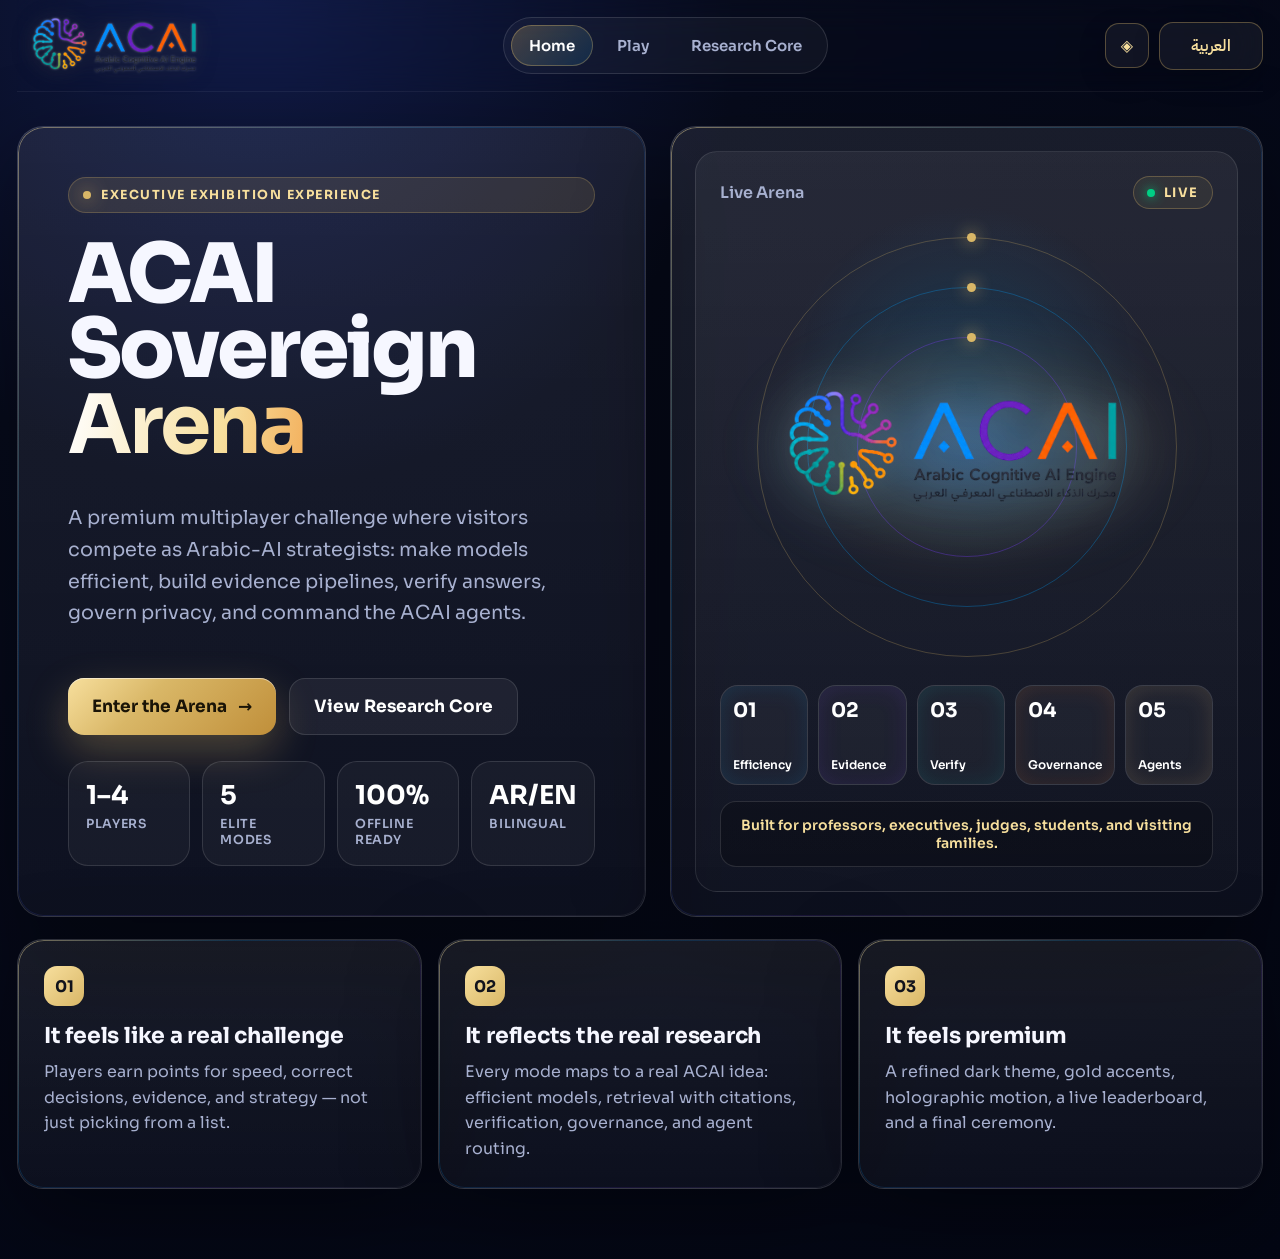
==== commit 3ce93a2c: "change directory" ====
--- a/index.html
+++ b/index.html
@@ -197,22 +197,27 @@
 
       <!-- RESULTS -->
       <section id="results" class="view">
-        <div class="results-grid">
-          <div class="panel final-panel">
-            <div class="lux-tag"><span></span><b data-i18n="results.kicker">Final Ceremony</b></div>
-            <h2 id="winnerTitle" dir="auto"></h2>
-            <p id="winnerSubtitle"></p>
+        <div class="ceremony panel">
+          <div class="ceremony-aura" aria-hidden="true"></div>
+          <div class="lux-tag center"><span></span><b data-i18n="results.kicker">Final Ceremony</b></div>
+          <div class="medallion"><span id="medalIcon">🏆</span></div>
+          <h2 id="winnerTitle" dir="auto"></h2>
+          <p id="winnerSubtitle"></p>
+          <div id="performanceNotes" class="performance-notes"></div>
+        </div>
+        <div class="results-lower">
+          <div class="panel podium-panel">
+            <h3 data-i18n="results.standings">Final Standings</h3>
             <div id="podium" class="podium"></div>
-            <div id="performanceNotes" class="performance-notes"></div>
             <div class="result-actions">
               <button class="primary" data-nav="setup" data-i18n="results.playAgain">Run another competition</button>
               <button class="secondary" data-nav="home" data-i18n="results.home">Back to home</button>
             </div>
           </div>
-          <div class="panel reward-panel">
+          <aside class="panel reward-panel">
             <h3 data-i18n="results.reward">Recognition</h3>
             <div id="rewardCard"></div>
-          </div>
+          </aside>
         </div>
       </section>
 
@@ -249,6 +254,7 @@
     </main>
   </div>
 
+  <canvas id="confetti" aria-hidden="true"></canvas>
   <script src="app.js"></script>
 </body>
 </html>
--- a/style.css
+++ b/style.css
@@ -1,8 +1,10 @@
-/* ---- Bundled typefaces (offline): IBM Plex Sans + IBM Plex Sans Arabic ---- */
+/* ---- Bundled typefaces (offline): Sora (Latin) + IBM Plex Sans Arabic ---- */
+@font-face{font-family:"Sora";src:url("assets/fonts/sora-400.woff2") format("woff2");font-weight:400;font-style:normal;font-display:swap}
+@font-face{font-family:"Sora";src:url("assets/fonts/sora-600.woff2") format("woff2");font-weight:600;font-style:normal;font-display:swap}
+@font-face{font-family:"Sora";src:url("assets/fonts/sora-700.woff2") format("woff2");font-weight:700;font-style:normal;font-display:swap}
+@font-face{font-family:"Sora";src:url("assets/fonts/sora-800.woff2") format("woff2");font-weight:800;font-style:normal;font-display:swap}
 @font-face{font-family:"Plex";src:url("assets/fonts/plex-latin-400.woff2") format("woff2");font-weight:400;font-style:normal;font-display:swap}
-@font-face{font-family:"Plex";src:url("assets/fonts/plex-latin-500.woff2") format("woff2");font-weight:500;font-style:normal;font-display:swap}
 @font-face{font-family:"Plex";src:url("assets/fonts/plex-latin-600.woff2") format("woff2");font-weight:600;font-style:normal;font-display:swap}
-@font-face{font-family:"Plex";src:url("assets/fonts/plex-latin-700.woff2") format("woff2");font-weight:700;font-style:normal;font-display:swap}
 @font-face{font-family:"PlexAr";src:url("assets/fonts/plex-arabic-400.woff2") format("woff2");font-weight:400;font-style:normal;font-display:swap}
 @font-face{font-family:"PlexAr";src:url("assets/fonts/plex-arabic-500.woff2") format("woff2");font-weight:500;font-style:normal;font-display:swap}
 @font-face{font-family:"PlexAr";src:url("assets/fonts/plex-arabic-600.woff2") format("woff2");font-weight:600;font-style:normal;font-display:swap}
@@ -10,8 +12,6 @@
 
 :root{
   --bg:#070b1c;
-  --panel:rgba(11,18,45,.72);
-  --panel2:rgba(255,255,255,.06);
   --text:#f6f7ff;
   --muted:#a7b0cf;
   --gold:#d9b767;
@@ -24,19 +24,21 @@
   --green:#00d084;
   --line:rgba(255,255,255,.12);
   --shadow:0 28px 90px rgba(0,0,0,.42);
-  --radius:28px;
+  --radius:26px;
 }
 
 *{box-sizing:border-box}
-html,body{margin:0;min-height:100%;font-family:"Plex","PlexAr",system-ui,-apple-system,Segoe UI,Arial,sans-serif;color:var(--text);background:radial-gradient(circle at 20% 0%,#111b48 0,#070b1c 30%,#030613 100%);overflow-x:hidden;font-synthesis:none;-webkit-font-smoothing:antialiased}
-html[dir="rtl"] body{font-family:"PlexAr","Plex",Segoe UI,Tahoma,Arial,sans-serif}
+html{-webkit-text-size-adjust:100%}
+html,body{margin:0;min-height:100%;font-family:"Sora","PlexAr","Plex",system-ui,-apple-system,Segoe UI,Arial,sans-serif;color:var(--text);background:radial-gradient(circle at 20% 0%,#111b48 0,#070b1c 30%,#030613 100%);overflow-x:hidden;font-synthesis:none;-webkit-font-smoothing:antialiased;text-rendering:optimizeLegibility}
+html[dir="rtl"] body{font-family:"PlexAr","Sora",Segoe UI,Tahoma,Arial,sans-serif}
 /* Arabic must not be letter-spaced — it breaks glyph joining. Reset tracking in RTL. */
-html[dir="rtl"] h1,html[dir="rtl"] h2,html[dir="rtl"] h3,html[dir="rtl"] h4,
-html[dir="rtl"] h1 strong,html[dir="rtl"] #challengeTitle,html[dir="rtl"] #winnerTitle,
-html[dir="rtl"] .mode-label,html[dir="rtl"] .lux-tag,html[dir="rtl"] .round-pill,
-html[dir="rtl"] .mode-card .why,html[dir="rtl"] .award-strip span,html[dir="rtl"] .meter span{letter-spacing:0}
-button,a{font:inherit}
-button{cursor:pointer}
+html[dir="rtl"] h1,html[dir="rtl"] h2,html[dir="rtl"] h3,html[dir="rtl"] h4,html[dir="rtl"] h1 strong,
+html[dir="rtl"] #challengeTitle,html[dir="rtl"] #winnerTitle,html[dir="rtl"] .mode-label,html[dir="rtl"] .lux-tag,
+html[dir="rtl"] .round-pill,html[dir="rtl"] .award-strip span,html[dir="rtl"] .live-badge{letter-spacing:0}
+button,a,input{font:inherit}
+button{cursor:pointer;-webkit-user-select:none;user-select:none;-webkit-tap-highlight-color:transparent}
+:focus{outline:none}
+:focus-visible{outline:2px solid var(--gold2);outline-offset:3px;border-radius:14px}
 #space{position:fixed;inset:0;z-index:-4;width:100%;height:100%}
 .grain{position:fixed;inset:0;z-index:-1;pointer-events:none;opacity:.12;background-image:radial-gradient(rgba(255,255,255,.22) 1px,transparent 1px);background-size:18px 18px;mask-image:linear-gradient(to bottom,transparent,#000 12%,#000 88%,transparent)}
 .aurora{position:fixed;border-radius:999px;filter:blur(90px);opacity:.2;z-index:-3;pointer-events:none}
@@ -44,180 +46,232 @@
 .aurora-b{width:470px;height:470px;background:#ff7a18;right:-180px;bottom:-160px}
 
 .app{width:min(1440px,calc(100% - 34px));margin:0 auto;min-height:100vh}
-.topbar{height:92px;display:flex;align-items:center;justify-content:space-between;gap:18px;position:sticky;top:0;z-index:50;backdrop-filter:blur(24px);border-bottom:1px solid rgba(255,255,255,.06)}
-.brand{border:0;background:transparent;padding:0;display:flex;align-items:center}
-.brand img{height:64px;width:240px;object-fit:contain;object-position:left center;filter:drop-shadow(0 0 22px rgba(0,163,255,.16))}
+.topbar{min-height:92px;display:flex;align-items:center;justify-content:space-between;gap:18px;position:sticky;top:0;z-index:50;backdrop-filter:blur(24px);border-bottom:1px solid rgba(255,255,255,.06)}
+.brand{border:0;background:transparent;padding:6px 10px;display:flex;align-items:center}
+.brand img{height:58px;width:auto;max-width:240px;object-fit:contain;object-position:left center;filter:drop-shadow(0 2px 10px rgba(0,0,0,.5)) drop-shadow(0 0 1px rgba(255,255,255,.4))}
 html[dir="rtl"] .brand img{object-position:right center}
-.nav{display:flex;gap:8px;padding:7px;border:1px solid var(--line);border-radius:999px;background:rgba(255,255,255,.04)}
-.nav button{border:0;background:transparent;color:var(--muted);padding:12px 18px;border-radius:999px;font-weight:700;transition:.2s ease}
+.nav{display:flex;gap:6px;padding:7px;border:1px solid var(--line);border-radius:999px;background:rgba(255,255,255,.04)}
+.nav button{border:0;background:transparent;color:var(--muted);padding:11px 18px;border-radius:999px;font-weight:600;transition:.2s ease;font-size:15px}
 .nav button.active,.nav button:hover{background:linear-gradient(135deg,rgba(217,183,103,.25),rgba(0,163,255,.12));color:#fff;box-shadow:inset 0 0 0 1px rgba(217,183,103,.35)}
 .top-actions{display:flex;gap:10px;align-items:center}
-.icon-btn,.lang-btn{border:1px solid rgba(217,183,103,.35);background:rgba(255,255,255,.05);color:var(--gold2);border-radius:16px;padding:12px 16px;font-weight:700;box-shadow:0 10px 28px rgba(0,0,0,.18)}
-.lang-btn{min-width:108px}
-
-.view{display:none;min-height:calc(100vh - 110px);padding:38px 0 70px}
+.icon-btn,.lang-btn{border:1px solid rgba(217,183,103,.35);background:rgba(255,255,255,.05);color:var(--gold2);border-radius:14px;padding:11px 15px;font-weight:600;box-shadow:0 10px 28px rgba(0,0,0,.18)}
+.lang-btn{min-width:104px}
+
+.view{display:none;min-height:calc(100vh - 110px);padding:34px 0 70px}
 .view.active{display:block;animation:viewIn .45s cubic-bezier(.2,.85,.2,1) both}
 @keyframes viewIn{from{opacity:0;transform:translateY(18px) scale(.99)}to{opacity:1;transform:none}}
 
 .panel{border:1px solid rgba(255,255,255,.13);background:linear-gradient(180deg,rgba(255,255,255,.08),rgba(255,255,255,.035));backdrop-filter:blur(24px);border-radius:var(--radius);box-shadow:var(--shadow);position:relative;overflow:hidden}
 .panel:before{content:"";position:absolute;inset:0;border-radius:inherit;padding:1px;background:linear-gradient(135deg,rgba(247,223,157,.45),rgba(0,163,255,.18),rgba(124,61,255,.12),rgba(255,255,255,.06));-webkit-mask:linear-gradient(#000 0 0) content-box,linear-gradient(#000 0 0);-webkit-mask-composite:xor;mask-composite:exclude;pointer-events:none}
-.lux-tag{display:inline-flex;align-items:center;gap:10px;padding:9px 13px;border-radius:999px;background:rgba(217,183,103,.12);border:1px solid rgba(217,183,103,.25);color:var(--gold2);font-size:13px;letter-spacing:.08em;text-transform:uppercase;font-weight:600}
-.lux-tag span{width:9px;height:9px;border-radius:50%;background:var(--gold);box-shadow:0 0 20px var(--gold)}
-
-.hero-grid{display:grid;grid-template-columns:1.03fr .97fr;gap:28px;align-items:stretch}
-.hero-copy{padding:54px;min-height:690px;display:flex;flex-direction:column;justify-content:center}
-h1{font-size:clamp(54px,6.6vw,104px);line-height:.9;letter-spacing:-.04em;margin:26px 0 22px;font-weight:700}
+.lux-tag{display:inline-flex;align-items:center;gap:10px;padding:9px 14px;border-radius:999px;background:rgba(217,183,103,.12);border:1px solid rgba(217,183,103,.25);color:var(--gold2);font-size:12.5px;letter-spacing:.12em;text-transform:uppercase;font-weight:600}
+.lux-tag.center{margin:0 auto}
+.lux-tag span{width:8px;height:8px;border-radius:50%;background:var(--gold);box-shadow:0 0 18px var(--gold)}
+
+.hero-grid{display:grid;grid-template-columns:1.03fr .97fr;gap:24px;align-items:stretch}
+.hero-copy{padding:50px;min-height:660px;display:flex;flex-direction:column;justify-content:center}
+h1{font-size:clamp(50px,6.4vw,98px);line-height:.92;letter-spacing:-.035em;margin:24px 0 20px;font-weight:800}
 h1 span,h1 strong{display:block}
-h1 strong{background:linear-gradient(100deg,#fff,var(--gold2) 30%,#f1973b 55%,#00bfff 85%);-webkit-background-clip:text;background-clip:text;color:transparent;text-shadow:0 0 30px rgba(217,183,103,.12)}
-.lead{font-size:clamp(18px,1.6vw,22px);line-height:1.65;color:var(--muted);max-width:800px}
-.hero-actions{display:flex;gap:13px;flex-wrap:wrap;margin:32px 0 28px}
-.primary,.secondary{border:0;text-decoration:none;border-radius:18px;padding:15px 22px;font-weight:700;display:inline-flex;gap:12px;align-items:center;justify-content:center;transition:.2s ease}
-.primary{background:linear-gradient(135deg,#f7df9d,#d9b767 35%,#b67d24);color:#10131c;box-shadow:0 16px 42px rgba(217,183,103,.28),inset 0 1px rgba(255,255,255,.45)}
+h1 strong{background:linear-gradient(100deg,#fff,var(--gold2) 30%,#f1973b 55%,#00bfff 85%);-webkit-background-clip:text;background-clip:text;color:transparent}
+.lead{font-size:clamp(17px,1.5vw,21px);line-height:1.65;color:var(--muted);max-width:780px}
+.hero-actions{display:flex;gap:13px;flex-wrap:wrap;margin:30px 0 26px}
+.primary,.secondary{border:0;text-decoration:none;border-radius:16px;padding:15px 22px;font-weight:700;display:inline-flex;gap:11px;align-items:center;justify-content:center;transition:.2s ease;font-size:16px}
+.primary{background:linear-gradient(135deg,#f7df9d,#d9b767 38%,#c08f3a);color:#1a1407;box-shadow:0 16px 42px rgba(217,183,103,.3),inset 0 1px rgba(255,255,255,.5)}
 .secondary{background:rgba(255,255,255,.06);color:#fff;border:1px solid var(--line)}
 .primary:hover,.secondary:hover,.mode-card:hover,.style-card:hover,.research-card:hover{transform:translateY(-3px)}
-.big{font-size:17px;padding:18px 25px}.huge{font-size:20px;padding:22px 34px;border-radius:22px}
+.primary:active,.secondary:active{transform:translateY(-1px)}
+.big{font-size:17px;padding:17px 24px}.huge{font-size:19px;padding:20px 32px;border-radius:20px}
 .award-strip{display:grid;grid-template-columns:repeat(4,1fr);gap:12px;margin-top:auto}
-.award-strip div{padding:18px;border:1px solid var(--line);border-radius:22px;background:rgba(255,255,255,.04)}
-.award-strip b{font-size:28px;color:#fff;display:block;font-weight:700}
-.award-strip span{display:block;color:var(--muted);font-size:13px;font-weight:600;text-transform:uppercase;letter-spacing:.05em;margin-top:4px}
-
-.hero-stage{padding:24px;min-height:690px}
-.stage-frame{height:100%;min-height:640px;border-radius:24px;background:radial-gradient(circle at 50% 35%,rgba(0,163,255,.18),transparent 30%),linear-gradient(180deg,rgba(255,255,255,.06),rgba(255,255,255,.02));border:1px solid rgba(255,255,255,.1);padding:24px;display:flex;flex-direction:column}
+.award-strip div{padding:17px;border:1px solid var(--line);border-radius:20px;background:rgba(255,255,255,.04)}
+.award-strip b{font-size:26px;color:#fff;display:block;font-weight:700}
+.award-strip span{display:block;color:var(--muted);font-size:12.5px;font-weight:600;text-transform:uppercase;letter-spacing:.05em;margin-top:4px}
+
+.hero-stage{padding:24px;min-height:660px}
+.stage-frame{height:100%;min-height:610px;border-radius:22px;background:radial-gradient(circle at 50% 32%,rgba(0,163,255,.16),transparent 32%),linear-gradient(180deg,rgba(255,255,255,.06),rgba(255,255,255,.02));border:1px solid rgba(255,255,255,.1);padding:24px;display:flex;flex-direction:column}
 .stage-top{display:flex;justify-content:space-between;align-items:center;gap:12px;color:var(--muted);font-weight:600}
-.live-badge{display:inline-flex;align-items:center;gap:9px;color:var(--gold2);font-size:14px;font-weight:700;letter-spacing:.12em;text-transform:uppercase;border:1px solid rgba(217,183,103,.3);border-radius:999px;padding:7px 14px;background:rgba(217,183,103,.08)}
-.live-dot{width:9px;height:9px;border-radius:50%;background:#00d084;box-shadow:0 0 12px #00d084;animation:pulse 1.6s ease-in-out infinite}
+.live-badge{display:inline-flex;align-items:center;gap:9px;color:var(--gold2);font-size:13px;font-weight:700;letter-spacing:.12em;text-transform:uppercase;border:1px solid rgba(217,183,103,.3);border-radius:999px;padding:7px 13px;background:rgba(217,183,103,.08)}
+.live-dot{width:8px;height:8px;border-radius:50%;background:#00d084;box-shadow:0 0 12px #00d084;animation:pulse 1.6s ease-in-out infinite}
 @keyframes pulse{0%,100%{opacity:1;transform:scale(1)}50%{opacity:.45;transform:scale(.7)}}
-.holo-core{height:320px;display:grid;place-items:center;position:relative;margin:20px 0}
-.holo-core img{width:min(360px,78%);filter:drop-shadow(0 0 35px rgba(0,163,255,.28));z-index:2}
-.orbit{position:absolute;border-radius:50%;border:1px solid rgba(217,183,103,.3);animation:spin 18s linear infinite}
-.orbit-1{width:310px;height:310px}.orbit-2{width:240px;height:240px;animation-duration:12s;border-color:rgba(0,163,255,.32)}.orbit-3{width:170px;height:170px;animation-duration:8s;border-color:rgba(124,61,255,.38)}
-.orbit:after{content:"";position:absolute;top:-5px;left:50%;width:10px;height:10px;border-radius:50%;background:var(--gold);box-shadow:0 0 18px var(--gold)}
+/* Holographic brand projection — transparent logo, soft luminous halo, NO box */
+.holo-core{flex:1;min-height:300px;display:grid;place-items:center;position:relative;margin:14px 0}
+.holo-core:before{content:"";position:absolute;width:min(440px,90%);height:240px;border-radius:50%;background:radial-gradient(ellipse at center,rgba(120,180,255,.30),rgba(217,183,103,.14) 42%,transparent 72%);filter:blur(22px);z-index:0}
+.holo-core img{width:min(380px,80%);position:relative;z-index:3;filter:drop-shadow(0 10px 34px rgba(0,163,255,.4)) drop-shadow(0 0 16px rgba(255,255,255,.22))}
+.orbit{position:absolute;border-radius:50%;border:1px solid rgba(217,183,103,.26);animation:spin 20s linear infinite;z-index:1}
+.orbit-1{width:min(420px,94%);aspect-ratio:1}.orbit-2{width:min(320px,72%);aspect-ratio:1;animation-duration:14s;border-color:rgba(0,163,255,.30)}.orbit-3{width:min(220px,50%);aspect-ratio:1;animation-duration:9s;border-color:rgba(124,61,255,.34)}
+.orbit:after{content:"";position:absolute;top:-5px;left:50%;width:9px;height:9px;border-radius:50%;background:var(--gold);box-shadow:0 0 16px var(--gold)}
 @keyframes spin{to{transform:rotate(360deg)}}
 .mode-carousel{display:grid;grid-template-columns:repeat(5,1fr);gap:10px}
-.mini-mode{min-height:108px;border:1px solid var(--line);border-radius:20px;background:rgba(255,255,255,.04);color:#fff;padding:12px;display:flex;flex-direction:column;align-items:flex-start;justify-content:space-between}
-.mini-mode b{font-size:22px;font-weight:700}.mini-mode span{font-size:12.5px;font-weight:700;text-align:start}
+.mini-mode{min-height:100px;border:1px solid var(--line);border-radius:18px;background:rgba(255,255,255,.04);color:#fff;padding:12px;display:flex;flex-direction:column;align-items:flex-start;justify-content:space-between}
+.mini-mode b{font-size:20px;font-weight:700}.mini-mode span{font-size:12px;font-weight:600;text-align:start}
 .mini-mode.blue{box-shadow:inset 0 0 25px rgba(0,163,255,.12)}.mini-mode.purple{box-shadow:inset 0 0 25px rgba(124,61,255,.12)}.mini-mode.teal{box-shadow:inset 0 0 25px rgba(0,209,194,.12)}.mini-mode.orange{box-shadow:inset 0 0 25px rgba(255,122,24,.12)}.mini-mode.gold{box-shadow:inset 0 0 25px rgba(217,183,103,.16)}
-.ticker{margin-top:auto;border-radius:18px;padding:15px;background:rgba(0,0,0,.22);border:1px solid var(--line);color:var(--gold2);font-weight:600;text-align:center}
-
-.why-grid,.setup-grid,.research-grid{display:grid;grid-template-columns:repeat(3,1fr);gap:18px;margin-top:24px}
+.ticker{margin-top:16px;border-radius:16px;padding:14px;background:rgba(0,0,0,.22);border:1px solid var(--line);color:var(--gold2);font-weight:600;text-align:center;font-size:14px}
+
+.why-grid,.setup-grid,.research-grid{display:grid;grid-template-columns:repeat(3,1fr);gap:16px;margin-top:22px}
 .why-card,.research-card{padding:26px}
-.why-card span,.research-card b{display:grid;place-items:center;width:42px;height:42px;border-radius:14px;background:linear-gradient(135deg,var(--gold2),var(--gold));color:#11131c;font-weight:700;margin-bottom:18px}
-.why-card h3,.research-card h3{font-size:23px;margin:0 0 10px;font-weight:700}.why-card p,.research-card p{color:var(--muted);line-height:1.6;margin:0}
-
-.section-head{text-align:center;max-width:900px;margin:0 auto 28px}
-.section-head h2{font-size:clamp(36px,4.6vw,64px);line-height:1.02;letter-spacing:-.035em;margin:18px 0 14px;font-weight:700}
-.section-head p{color:var(--muted);font-size:19px;line-height:1.6}
+.why-card span,.research-card b{display:grid;place-items:center;width:40px;height:40px;border-radius:13px;background:linear-gradient(135deg,var(--gold2),var(--gold));color:#11131c;font-weight:700;margin-bottom:16px}
+.why-card h3,.research-card h3{font-size:22px;margin:0 0 10px;font-weight:700;letter-spacing:-.01em}.why-card p,.research-card p{color:var(--muted);line-height:1.6;margin:0}
+
+.section-head{text-align:center;max-width:880px;margin:0 auto 26px}
+.section-head h2{font-size:clamp(34px,4.4vw,60px);line-height:1.04;letter-spacing:-.03em;margin:16px 0 14px;font-weight:800}
+.section-head p{color:var(--muted);font-size:18px;line-height:1.6}
 .setup-grid{grid-template-columns:1fr 1fr}
-.setup-panel{padding:28px}
-.setup-panel h3,.mode-select h3{font-size:26px;margin:0 0 18px;font-weight:700}
-.player-count{display:grid;grid-template-columns:repeat(4,1fr);gap:10px;margin-bottom:20px}
-.player-count button{border:1px solid var(--line);background:rgba(255,255,255,.05);color:#fff;padding:16px;border-radius:18px;font-weight:700;font-size:24px}
+.setup-panel{padding:26px}
+.setup-panel h3,.mode-select h3{font-size:24px;margin:0 0 18px;font-weight:700}
+.player-count{display:grid;grid-template-columns:repeat(4,1fr);gap:10px;margin-bottom:18px}
+.player-count button{border:1px solid var(--line);background:rgba(255,255,255,.05);color:#fff;padding:15px;border-radius:16px;font-weight:700;font-size:22px}
 .player-count button.selected{background:linear-gradient(135deg,var(--gold2),var(--gold));color:#141313}
-.player-inputs{display:grid;gap:12px}
-.player-inputs input{width:100%;border:1px solid var(--line);background:rgba(0,0,0,.18);color:#fff;border-radius:16px;padding:15px 16px;font-size:16px;outline:none;font-family:inherit}
+.player-inputs{display:grid;gap:11px}
+.player-inputs input{width:100%;border:1px solid var(--line);background:rgba(0,0,0,.18);color:#fff;border-radius:14px;padding:14px 15px;font-size:16px;outline:none}
 .player-inputs input:focus{border-color:var(--gold);box-shadow:0 0 0 4px rgba(217,183,103,.12)}
-.style-options{display:grid;gap:12px}
-.style-card{border:1px solid var(--line);background:rgba(255,255,255,.045);color:#fff;border-radius:20px;padding:20px;text-align:start;transition:.2s ease}
-.style-card b{display:block;font-size:20px;font-weight:700}.style-card span{display:block;color:var(--muted);line-height:1.5;margin-top:7px}
+.style-options{display:grid;gap:11px}
+.style-card{border:1px solid var(--line);background:rgba(255,255,255,.045);color:#fff;border-radius:18px;padding:18px;text-align:start;transition:.2s ease}
+.style-card b{display:block;font-size:19px;font-weight:700}.style-card span{display:block;color:var(--muted);line-height:1.5;margin-top:6px}
 .style-card.selected{border-color:rgba(217,183,103,.55);background:rgba(217,183,103,.1)}
-.mode-select{padding:28px;margin-top:20px}
-.mode-select-head{display:flex;justify-content:space-between;gap:20px;align-items:end;margin-bottom:18px}.mode-select-head p{color:var(--muted);margin:0}
-.mode-cards{display:grid;grid-template-columns:repeat(5,1fr);gap:13px}
-.mode-card{border:1px solid var(--line);background:linear-gradient(180deg,rgba(255,255,255,.07),rgba(255,255,255,.025));color:#fff;border-radius:22px;padding:20px;min-height:210px;text-align:start;transition:.2s ease;position:relative;overflow:hidden}
+.mode-select{padding:26px;margin-top:18px}
+.mode-select-head{display:flex;justify-content:space-between;gap:20px;align-items:end;margin-bottom:16px}.mode-select-head p{color:var(--muted);margin:0}
+.mode-cards{display:grid;grid-template-columns:repeat(5,1fr);gap:12px}
+.mode-card{border:1px solid var(--line);background:linear-gradient(180deg,rgba(255,255,255,.07),rgba(255,255,255,.025));color:#fff;border-radius:20px;padding:18px;min-height:188px;text-align:start;transition:.2s ease;position:relative;overflow:hidden}
 .mode-card:after{content:"";position:absolute;inset:auto 0 0;height:4px;background:var(--accent)}
 .mode-card.selected{outline:2px solid color-mix(in srgb,var(--accent) 70%,white);box-shadow:0 0 40px color-mix(in srgb,var(--accent) 18%,transparent)}
-.mode-card .icon{font-size:34px;margin-bottom:18px}.mode-card h4{font-size:19px;margin:0 0 8px;font-weight:700}.mode-card p{font-size:13px;color:var(--muted);line-height:1.5;margin:0}
-.start-row{display:flex;justify-content:center;margin-top:26px}
-
-.arena-grid{display:grid;grid-template-columns:340px 1fr;gap:22px}
-.scoreboard-panel,.challenge-panel{padding:26px;min-height:720px}
-.round-pill{display:inline-flex;padding:8px 12px;border-radius:999px;background:rgba(0,163,255,.12);border:1px solid rgba(0,163,255,.25);color:#78d4ff;font-weight:700;font-size:12px;letter-spacing:.08em}
-.scoreboard-panel h3{font-size:28px;margin:16px 0;font-weight:700}
-.scoreboard{display:grid;gap:12px}
-.score-row{display:grid;grid-template-columns:42px 1fr auto;gap:10px;align-items:center;padding:12px;border:1px solid var(--line);border-radius:18px;background:rgba(255,255,255,.04)}
-.score-rank{width:42px;height:42px;border-radius:14px;display:grid;place-items:center;background:rgba(217,183,103,.14);color:var(--gold2);font-weight:700}
-.score-name b{display:block;font-weight:700}.score-name span{display:block;color:var(--muted);font-size:12px}.score-points{font-weight:700;color:#fff;font-size:18px}
-.power-box{margin-top:24px;border:1px solid var(--line);border-radius:20px;padding:18px;background:rgba(0,0,0,.18)}
+.mode-card .icon{font-size:30px;margin-bottom:16px}.mode-card h4{font-size:18px;margin:0 0 8px;font-weight:700}.mode-card p{font-size:13px;color:var(--muted);line-height:1.5;margin:0}
+.start-row{display:flex;justify-content:center;margin-top:24px}
+
+.arena-grid{display:grid;grid-template-columns:330px 1fr;gap:20px}
+.scoreboard-panel,.challenge-panel{padding:24px}
+.challenge-panel{min-height:680px}
+.round-pill{display:inline-flex;padding:8px 12px;border-radius:999px;background:rgba(0,163,255,.12);border:1px solid rgba(0,163,255,.25);color:#78d4ff;font-weight:700;font-size:12px;letter-spacing:.06em}
+.scoreboard-panel h3{font-size:26px;margin:14px 0;font-weight:700}
+.scoreboard{display:grid;gap:10px}
+.score-row{display:grid;grid-template-columns:40px 1fr auto;gap:10px;align-items:center;padding:11px;border:1px solid var(--line);border-radius:16px;background:rgba(255,255,255,.04)}
+.score-rank{width:40px;height:40px;border-radius:13px;display:grid;place-items:center;background:rgba(217,183,103,.14);color:var(--gold2);font-weight:700;font-size:16px}
+.score-name b{display:block;font-weight:700}.score-name span{display:block;color:var(--muted);font-size:12px;margin-top:2px}.score-points{font-weight:700;color:#fff;font-size:18px}
+.power-box{margin-top:22px;border:1px solid var(--line);border-radius:18px;padding:16px;background:rgba(0,0,0,.18)}
 .power-box h4{margin:0 0 12px;font-weight:700}.boosters{display:grid;grid-template-columns:repeat(3,1fr);gap:8px}
-.boosters button{border:1px solid var(--line);background:rgba(255,255,255,.05);color:#fff;border-radius:16px;padding:12px 8px}
-.boosters b{display:block;color:var(--gold2);font-size:20px;font-weight:700}.boosters span{font-size:11px;color:var(--muted);font-weight:600}
+.boosters button{border:1px solid var(--line);background:rgba(255,255,255,.05);color:#fff;border-radius:14px;padding:12px 8px}
+.boosters b{display:block;color:var(--gold2);font-size:19px;font-weight:700}.boosters span{font-size:11px;color:var(--muted);font-weight:600}
 .boosters button:disabled{opacity:.35;cursor:not-allowed}
-.challenge-top{display:flex;justify-content:space-between;gap:22px;align-items:flex-start}
-.mode-label{display:inline-flex;color:var(--gold2);letter-spacing:.08em;text-transform:uppercase;font-size:13px;font-weight:700}
-#challengeTitle{font-size:clamp(30px,3.6vw,50px);line-height:1.08;letter-spacing:-.03em;margin:10px 0 0;font-weight:700}
-.timer-wrap{width:118px;height:118px;position:relative;display:grid;place-items:center;flex:0 0 auto}
+.challenge-top{display:flex;justify-content:space-between;gap:20px;align-items:flex-start}
+.mode-label{display:inline-flex;color:var(--gold2);letter-spacing:.08em;text-transform:uppercase;font-size:12.5px;font-weight:700}
+#challengeTitle{font-size:clamp(26px,3.2vw,44px);line-height:1.12;letter-spacing:-.02em;margin:10px 0 0;font-weight:700}
+.timer-wrap{width:112px;height:112px;position:relative;display:grid;place-items:center;flex:0 0 auto}
 .timer-wrap svg{position:absolute;inset:0;transform:rotate(-90deg)}
-.timer-bg{fill:none;stroke:rgba(255,255,255,.1);stroke-width:10}.timer-fg{fill:none;stroke:var(--gold);stroke-width:10;stroke-linecap:round;stroke-dasharray:326.7;stroke-dashoffset:0;filter:drop-shadow(0 0 8px rgba(217,183,103,.6));transition:.2s linear}
-.timer-wrap strong{font-size:30px;font-weight:700}
-.player-turn{margin:18px 0 22px;border:1px solid var(--line);border-radius:18px;padding:14px 16px;display:flex;justify-content:space-between;gap:20px;background:rgba(0,0,0,.18)}
+.timer-bg{fill:none;stroke:rgba(255,255,255,.1);stroke-width:9}.timer-fg{fill:none;stroke:var(--gold);stroke-width:9;stroke-linecap:round;stroke-dasharray:326.7;stroke-dashoffset:0;filter:drop-shadow(0 0 8px rgba(217,183,103,.6));transition:.2s linear}
+.timer-wrap strong{font-size:28px;font-weight:700}
+.player-turn{margin:18px 0 20px;border:1px solid var(--line);border-radius:16px;padding:13px 16px;display:flex;justify-content:space-between;gap:18px;background:rgba(0,0,0,.18)}
 .player-turn span{color:var(--muted);font-weight:600}.player-turn b{color:var(--gold2);font-weight:700}
-.challenge-body{min-height:340px}
-.question{font-size:22px;line-height:1.45;margin:0 0 18px}
-.scenario{border:1px solid var(--line);border-radius:22px;padding:20px;background:rgba(255,255,255,.04);color:var(--muted);line-height:1.6;margin-bottom:18px}
-.options{display:grid;grid-template-columns:1fr 1fr;gap:14px}
-.option{border:1px solid var(--line);background:rgba(255,255,255,.045);color:#fff;border-radius:20px;padding:18px;text-align:start;min-height:92px;transition:.18s ease;position:relative;overflow:hidden;display:flex;align-items:center}
+.challenge-body{min-height:300px}
+.scenario{border:1px solid var(--line);border-radius:18px;padding:18px;background:rgba(255,255,255,.04);color:var(--muted);line-height:1.6;margin-bottom:16px;font-size:15.5px}
+.options{display:grid;grid-template-columns:1fr 1fr;gap:13px}
+.option{border:1px solid var(--line);background:rgba(255,255,255,.045);color:#fff;border-radius:18px;padding:17px;text-align:start;min-height:84px;transition:.18s ease;position:relative;overflow:hidden;display:flex;align-items:center}
 .option:hover{transform:translateY(-2px);border-color:var(--gold)}
-.option b{display:block;font-size:17px;font-weight:600;line-height:1.4}
+.option b{display:block;font-size:16.5px;font-weight:600;line-height:1.45}
 .option.correct{background:rgba(0,208,132,.18);border-color:rgba(0,208,132,.75)}
 .option.wrong{background:rgba(255,63,97,.18);border-color:rgba(255,63,97,.75)}
 .option.disabled{pointer-events:none}
-.feedback{display:none;border-radius:20px;border:1px solid var(--line);background:rgba(255,255,255,.06);padding:16px;margin-top:16px;color:var(--muted);line-height:1.55}
-.feedback.show{display:block}.feedback strong{color:var(--gold2)}
-.challenge-actions{display:flex;justify-content:space-between;align-items:center;margin-top:18px}
+.feedback{display:none;border-radius:18px;border:1px solid var(--line);background:rgba(255,255,255,.06);padding:16px;margin-top:16px;color:var(--muted);line-height:1.55}
+.feedback.show{display:block;animation:viewIn .3s ease both}.feedback strong{color:var(--gold2)}
+.challenge-actions{display:flex;justify-content:space-between;align-items:center;gap:12px;margin-top:18px}
 #nextBtn{display:none}
-.pipeline{display:grid;grid-template-columns:repeat(3,1fr);gap:12px}
-.pipe-card{border:1px solid var(--line);background:rgba(255,255,255,.04);border-radius:20px;padding:16px;text-align:start;color:#fff;min-height:110px}
+.pipeline{display:grid;grid-template-columns:repeat(3,1fr);gap:11px}
+.pipe-card{border:1px solid var(--line);background:rgba(255,255,255,.04);border-radius:18px;padding:15px;text-align:start;color:#fff;min-height:100px}
 .pipe-card b{font-weight:600}
 .pipe-card.selected{border-color:var(--gold);background:rgba(217,183,103,.12)}
-.pipe-card span{display:block;color:var(--muted);font-size:12.5px;margin-top:8px}
-.pipe-order{margin-top:18px;border:1px dashed rgba(217,183,103,.4);border-radius:20px;padding:16px;color:var(--muted);line-height:1.7}
-
-.results-grid{display:grid;grid-template-columns:1fr 360px;gap:22px}
-.final-panel,.reward-panel{padding:34px}
-#winnerTitle{font-size:clamp(40px,4.6vw,68px);line-height:1.02;letter-spacing:-.035em;margin:20px 0 10px;font-weight:700;background:linear-gradient(90deg,#fff,var(--gold2),#ffac55);-webkit-background-clip:text;background-clip:text;color:transparent}
-#winnerSubtitle{color:var(--muted);font-size:19px;line-height:1.55}
-.podium{display:grid;gap:13px;margin-top:28px}
-.podium-row{display:grid;grid-template-columns:56px 1fr auto;gap:14px;align-items:center;border:1px solid var(--line);border-radius:22px;padding:14px;background:rgba(255,255,255,.04)}
-.podium-row:first-child{background:rgba(217,183,103,.13);border-color:rgba(217,183,103,.45)}
-.podium-row b{font-weight:700}.podium-row span{color:var(--muted);font-size:13px}.podium-row strong{font-weight:700;color:var(--gold2)}
-.performance-notes{margin-top:22px;display:grid;grid-template-columns:repeat(3,1fr);gap:12px}
-.performance-notes div{border:1px solid var(--line);border-radius:18px;padding:15px;background:rgba(0,0,0,.16)}
-.performance-notes b{display:block;color:var(--gold2);font-size:22px;font-weight:700}.performance-notes span{display:block;color:var(--muted);font-size:13px;margin-top:4px}
-.result-actions{display:flex;gap:12px;flex-wrap:wrap;margin-top:26px}
-.reward-panel h3{font-size:24px;margin:0 0 18px;font-weight:700}
-#rewardCard{border-radius:22px;background:linear-gradient(160deg,rgba(217,183,103,.14),rgba(0,163,255,.08));border:1px solid rgba(217,183,103,.28);padding:22px;min-height:300px}
-.reward-agent{display:grid;place-items:center;text-align:center}
-.reward-agent img{width:180px;height:180px;object-fit:cover;border-radius:28px;box-shadow:0 20px 42px rgba(0,0,0,.28);background:#fff}
-.reward-agent h4{font-size:23px;margin:15px 0 5px;font-weight:700}.reward-agent p{color:var(--muted);line-height:1.5}
-
-.research-grid{grid-template-columns:repeat(4,1fr)}
-
-.agent-grid{display:grid;grid-template-columns:repeat(6,1fr);gap:12px;margin-top:8px}
-.agent-choice{border:1px solid var(--line);border-radius:18px;background:rgba(255,255,255,.04);color:#fff;padding:12px;text-align:center;transition:.18s ease}
+.pipe-card span{display:block;color:var(--muted);font-size:12px;margin-top:8px}
+.pipe-order{margin-top:16px;border:1px dashed rgba(217,183,103,.4);border-radius:18px;padding:15px;color:var(--muted);line-height:1.7;font-size:14px}
+
+.agent-grid{display:grid;grid-template-columns:repeat(6,1fr);gap:11px;margin-top:6px}
+.agent-choice{border:1px solid var(--line);border-radius:16px;background:rgba(255,255,255,.04);color:#fff;padding:11px;text-align:center;transition:.18s ease}
 .agent-choice:hover{transform:translateY(-2px);border-color:var(--accent)}
-.agent-choice img{width:100%;aspect-ratio:1;object-fit:cover;border-radius:14px;background:#fff}.agent-choice b{display:block;margin-top:8px;font-size:12px;font-weight:600}
+.agent-choice img{width:100%;aspect-ratio:1;object-fit:cover;border-radius:13px;background:#fff}.agent-choice b{display:block;margin-top:8px;font-size:11.5px;font-weight:600}
 .agent-choice.correct{border-color:rgba(0,208,132,.8);background:rgba(0,208,132,.16)}
 .agent-choice.wrong{border-color:rgba(255,63,97,.8);background:rgba(255,63,97,.16)}
 .agent-choice.disabled{pointer-events:none}
 
+/* ===================== LUXURY FINAL CEREMONY ===================== */
+.ceremony{padding:46px 40px 40px;text-align:center;position:relative;overflow:hidden;display:flex;flex-direction:column;align-items:center}
+.ceremony-aura{position:absolute;top:-40%;left:50%;transform:translateX(-50%);width:760px;height:560px;background:radial-gradient(ellipse at center,rgba(217,183,103,.22),rgba(0,163,255,.10) 40%,transparent 68%);filter:blur(20px);pointer-events:none;z-index:0}
+.ceremony>*:not(.ceremony-aura){position:relative;z-index:1}
+.medallion{width:128px;height:128px;margin:22px auto 6px;border-radius:50%;display:grid;place-items:center;font-size:60px;background:radial-gradient(circle at 50% 35%,#fff3cf,#e7c46b 45%,#b9842f 100%);box-shadow:0 18px 50px rgba(217,183,103,.5),inset 0 2px 6px rgba(255,255,255,.7),inset 0 -8px 18px rgba(120,75,10,.45);position:relative;animation:medalIn .7s cubic-bezier(.2,.9,.25,1.1) both}
+.medallion:before{content:"";position:absolute;inset:-9px;border-radius:50%;border:2px solid rgba(247,223,157,.55);box-shadow:0 0 30px rgba(217,183,103,.45)}
+@keyframes medalIn{from{opacity:0;transform:scale(.5) rotate(-18deg)}to{opacity:1;transform:none}}
+#winnerTitle{font-size:clamp(38px,5vw,68px);line-height:1.05;letter-spacing:-.03em;margin:16px 0 8px;font-weight:800;background:linear-gradient(92deg,#ffffff,#f7df9d 38%,#ffac55 70%,#ffffff);-webkit-background-clip:text;background-clip:text;color:transparent;background-size:200% auto;animation:shine 5s linear infinite}
+@keyframes shine{to{background-position:200% center}}
+#winnerSubtitle{color:var(--muted);font-size:18px;line-height:1.55;max-width:620px}
+.performance-notes{margin:26px auto 0;display:grid;grid-template-columns:repeat(3,minmax(0,1fr));gap:12px;max-width:640px;width:100%}
+.performance-notes div{border:1px solid var(--line);border-radius:16px;padding:15px;background:rgba(0,0,0,.18)}
+.performance-notes b{display:block;color:var(--gold2);font-size:22px;font-weight:700}.performance-notes span{display:block;color:var(--muted);font-size:12.5px;margin-top:4px}
+
+.results-lower{display:grid;grid-template-columns:1fr 360px;gap:20px;margin-top:20px;align-items:start}
+.podium-panel{padding:30px}
+.podium-panel h3{font-size:23px;margin:0 0 18px;font-weight:700}
+.podium{display:grid;gap:12px}
+.podium-row{display:grid;grid-template-columns:56px 1fr auto;gap:14px;align-items:center;border:1px solid var(--line);border-radius:18px;padding:13px 15px;background:rgba(255,255,255,.04)}
+.podium-row .score-rank{width:48px;height:48px;font-size:24px;border-radius:14px}
+.podium-row.gold{background:linear-gradient(110deg,rgba(217,183,103,.2),rgba(217,183,103,.06));border-color:rgba(217,183,103,.5);box-shadow:0 10px 34px rgba(217,183,103,.16)}
+.podium-row.gold .score-rank{background:linear-gradient(135deg,#ffe9a8,#d9b767 55%,#b07c2c);color:#1a1407}
+.pwrap{display:flex;flex-direction:column;gap:3px;min-width:0}
+.pwrap b{font-weight:700;font-size:17px}.pwrap span{color:var(--muted);font-size:12.5px}
+.podium-row strong{font-weight:700;color:var(--gold2);font-size:18px;white-space:nowrap}
+.result-actions{display:flex;gap:12px;flex-wrap:wrap;margin-top:24px}
+
+.reward-panel{padding:30px}
+.reward-panel h3{font-size:22px;margin:0 0 16px;font-weight:700}
+#rewardCard{border-radius:22px;background:linear-gradient(165deg,rgba(217,183,103,.18),rgba(0,163,255,.06));border:1px solid rgba(217,183,103,.32);padding:26px 22px;position:relative;overflow:hidden}
+#rewardCard:before{content:"";position:absolute;top:-50%;left:-30%;width:160%;height:80%;background:linear-gradient(180deg,rgba(255,255,255,.16),transparent);transform:rotate(8deg);pointer-events:none}
+.reward-agent{display:grid;place-items:center;text-align:center;position:relative}
+.reward-ring{width:172px;height:172px;border-radius:50%;padding:6px;background:conic-gradient(from 0deg,#f7df9d,#d9b767,#ffac55,#00a3ff,#f7df9d);box-shadow:0 18px 44px rgba(0,0,0,.34)}
+.reward-ring img{width:100%;height:100%;object-fit:cover;border-radius:50%;background:#fff;border:4px solid #0b1024}
+.reward-agent h4{font-size:23px;margin:16px 0 6px;font-weight:700}.reward-agent p{color:var(--muted);line-height:1.55;font-size:14.5px}
+
+/* ===================== RESPONSIVE ===================== */
 @media(max-width:1100px){
-  .hero-grid,.arena-grid,.results-grid{grid-template-columns:1fr}
+  .hero-grid,.arena-grid,.results-lower{grid-template-columns:1fr}
   .mode-cards{grid-template-columns:repeat(2,1fr)}
   .research-grid{grid-template-columns:repeat(2,1fr)}
+  .agent-grid{grid-template-columns:repeat(3,1fr)}
+  .hero-copy,.hero-stage{min-height:auto}
+  .reward-panel{order:-1}
+}
+@media(max-width:720px){
+  .app{width:calc(100% - 22px)}
+  .topbar{min-height:auto;flex-wrap:wrap;padding:12px 0;gap:12px;position:static}
+  .brand{order:1}.top-actions{order:2;margin-inline-start:auto}
+  .brand img{height:46px}
+  .nav{order:3;width:100%;overflow-x:auto;justify-content:flex-start;-webkit-overflow-scrolling:touch}
+  .nav::-webkit-scrollbar{display:none}
+  .nav button{white-space:nowrap;padding:10px 14px;font-size:14px}
+  .view{padding:18px 0 56px;min-height:auto}
+  .hero-copy,.hero-stage,.scoreboard-panel,.challenge-panel,.podium-panel,.reward-panel,.ceremony,.setup-panel,.mode-select,.why-card,.research-card{padding:22px}
+  .ceremony{padding:30px 20px}
+  h1{font-size:clamp(40px,12vw,60px)}
+  .lead{font-size:16px}
+  .hero-actions{gap:10px}.hero-actions .primary,.hero-actions .secondary{flex:1;min-width:140px}
   .award-strip{grid-template-columns:repeat(2,1fr)}
-  .agent-grid{grid-template-columns:repeat(3,1fr)}
-}
-@media(max-width:760px){
-  .app{width:min(100% - 20px,1440px)}
-  .topbar{height:auto;min-height:86px;flex-wrap:wrap;padding:12px 0}
-  .brand img{width:180px;height:54px}.nav{order:3;width:100%;overflow-x:auto;justify-content:flex-start}.nav button{white-space:nowrap;padding:10px 12px}
-  .view{padding-top:20px}.hero-copy,.hero-stage,.scoreboard-panel,.challenge-panel,.final-panel,.reward-panel{padding:20px;min-height:auto}
-  h1{font-size:52px}.section-head h2{font-size:40px}
-  .why-grid,.setup-grid,.mode-cards,.options,.pipeline,.research-grid,.performance-notes{grid-template-columns:1fr}
-  .mode-carousel{grid-template-columns:1fr 1fr}.challenge-top{flex-direction:column}.timer-wrap{align-self:center}
+  .why-grid,.setup-grid,.mode-cards,.options,.pipeline,.research-grid{grid-template-columns:1fr}
+  .performance-notes{grid-template-columns:1fr 1fr}
+  .mode-carousel{grid-template-columns:repeat(3,1fr)}
+  .stage-frame{min-height:auto;padding:18px}
+  .holo-core{min-height:230px}
   .agent-grid{grid-template-columns:repeat(2,1fr)}
+  .section-head h2{font-size:clamp(28px,8vw,40px)}
+  .section-head p{font-size:16px}
+  .mode-select-head{flex-direction:column;align-items:flex-start;gap:6px}
+  .arena-grid{gap:14px}
+  .challenge-top{flex-direction:column}.timer-wrap{align-self:flex-start;width:96px;height:96px}.timer-wrap strong{font-size:24px}
+  #challengeTitle{font-size:clamp(24px,7vw,34px)}
+  .challenge-actions{flex-direction:column-reverse}.challenge-actions .primary,.challenge-actions .secondary{width:100%}
+  .medallion{width:104px;height:104px;font-size:48px}
+  #winnerTitle{font-size:clamp(32px,9vw,46px)}
+  .result-actions{flex-direction:column}.result-actions .primary,.result-actions .secondary{width:100%}
+  .reward-ring{width:148px;height:148px}
+}
+@media(max-width:380px){
+  .mode-carousel{grid-template-columns:repeat(2,1fr)}
+  .performance-notes{grid-template-columns:1fr}
 }
 @media(prefers-reduced-motion:reduce){
   *{animation-duration:.001ms!important;transition-duration:.001ms!important}
-  .orbit{animation:none!important}
-}
+  .orbit,.live-dot,#winnerTitle{animation:none!important}
+  #winnerTitle{background-position:0 center}
+}
+
+#confetti{position:fixed;inset:0;pointer-events:none;z-index:60;width:100%;height:100%}
